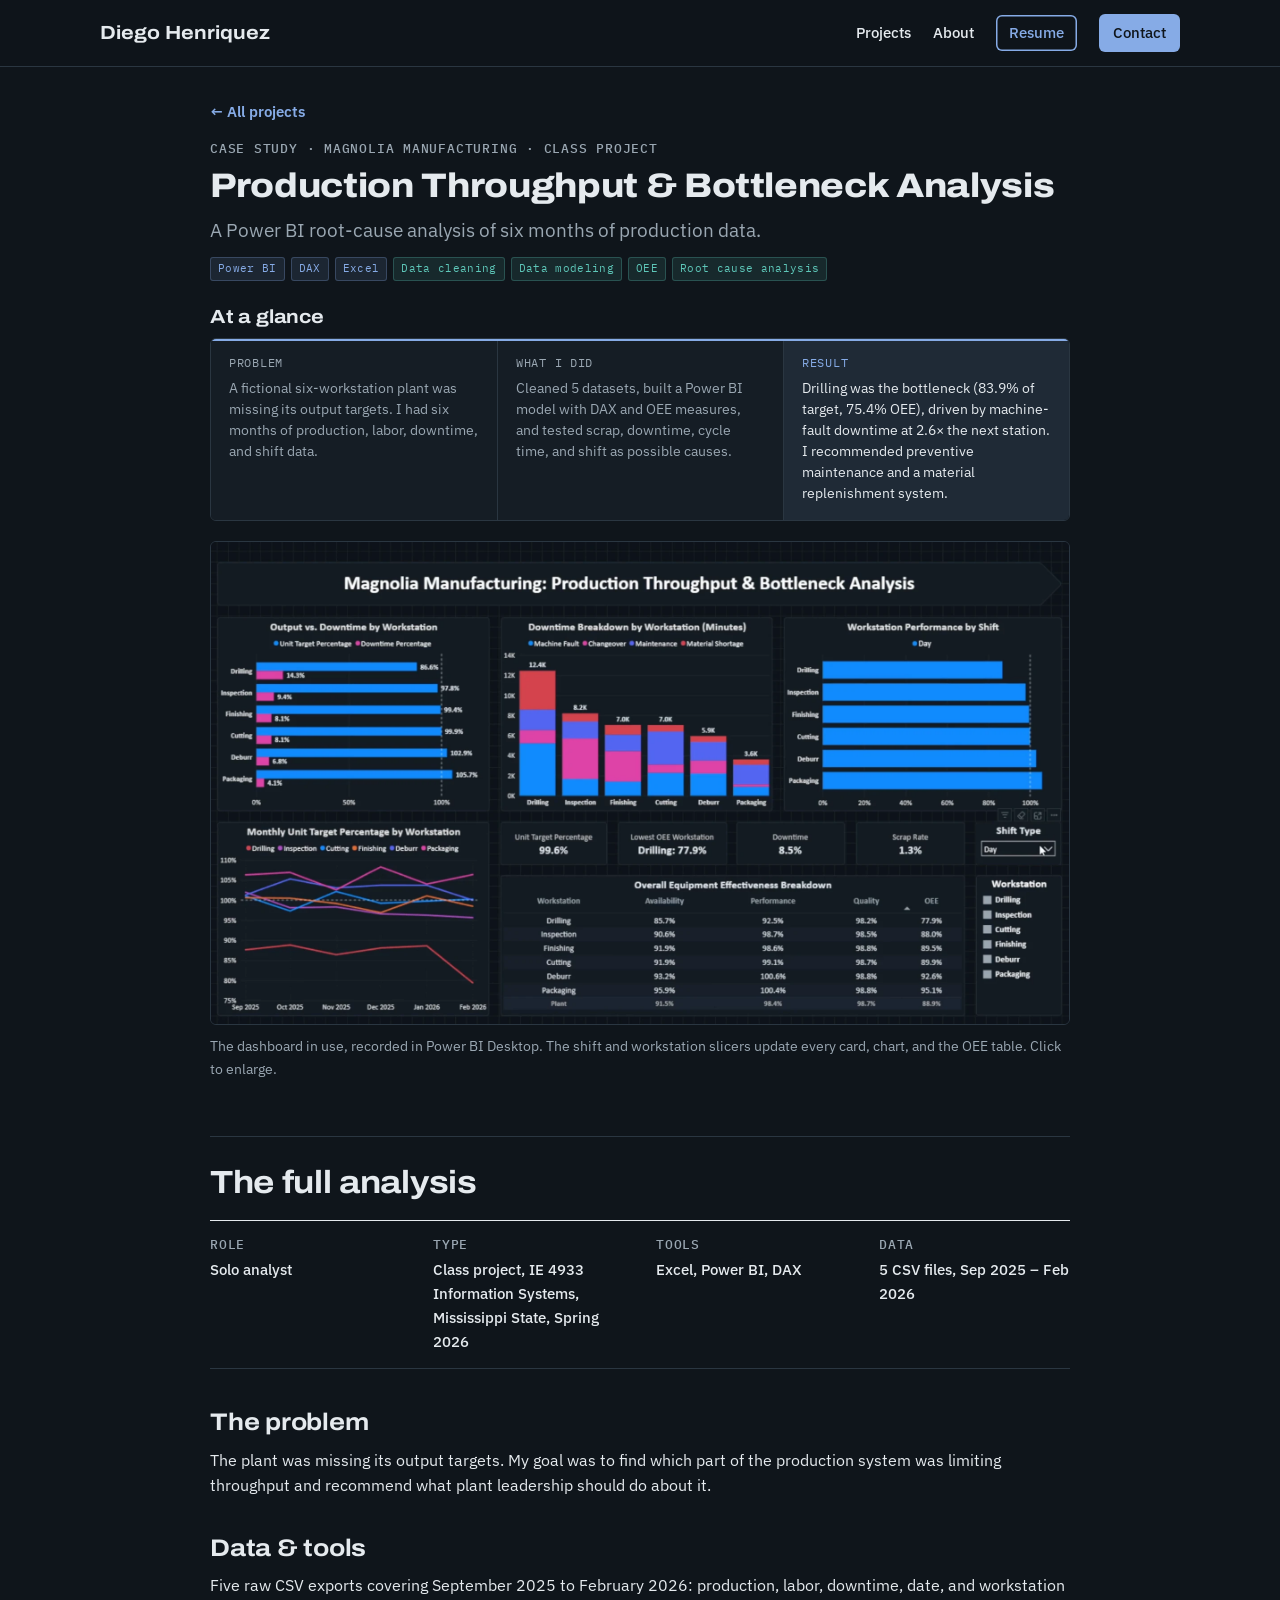
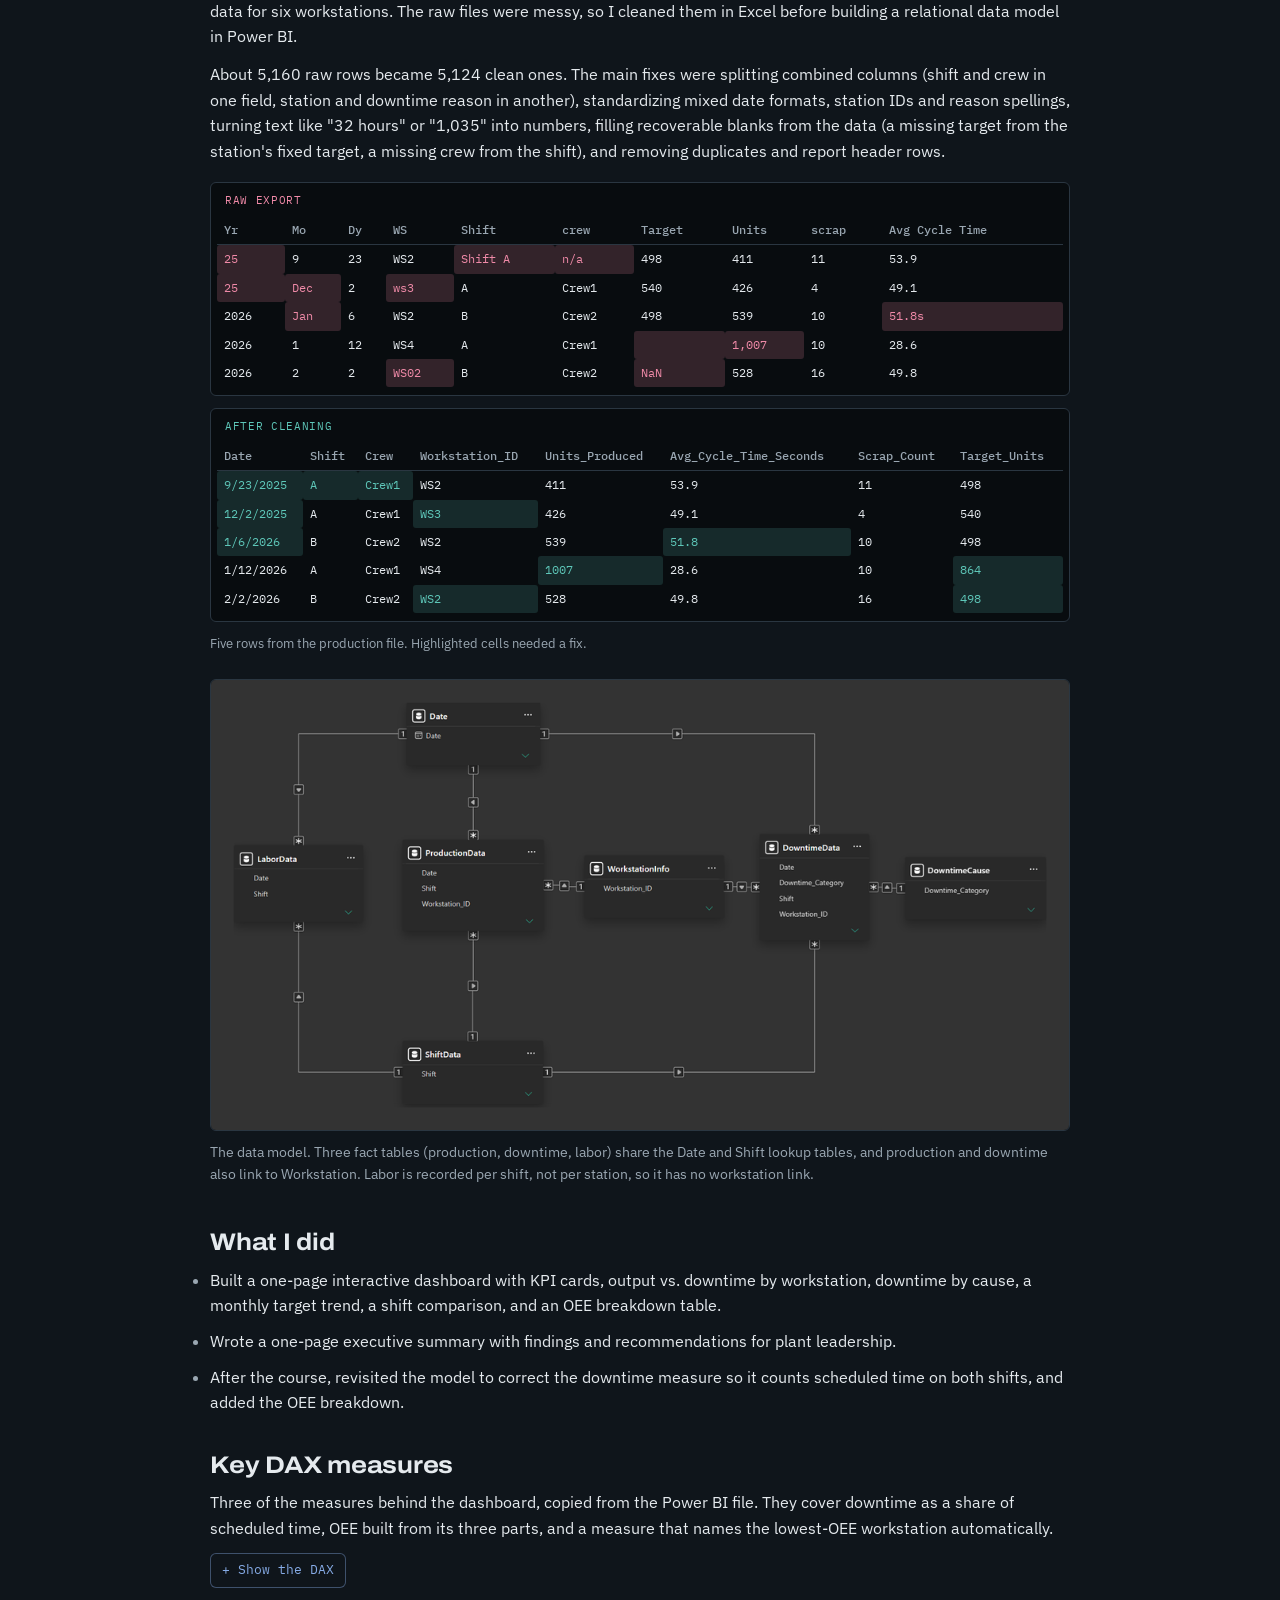
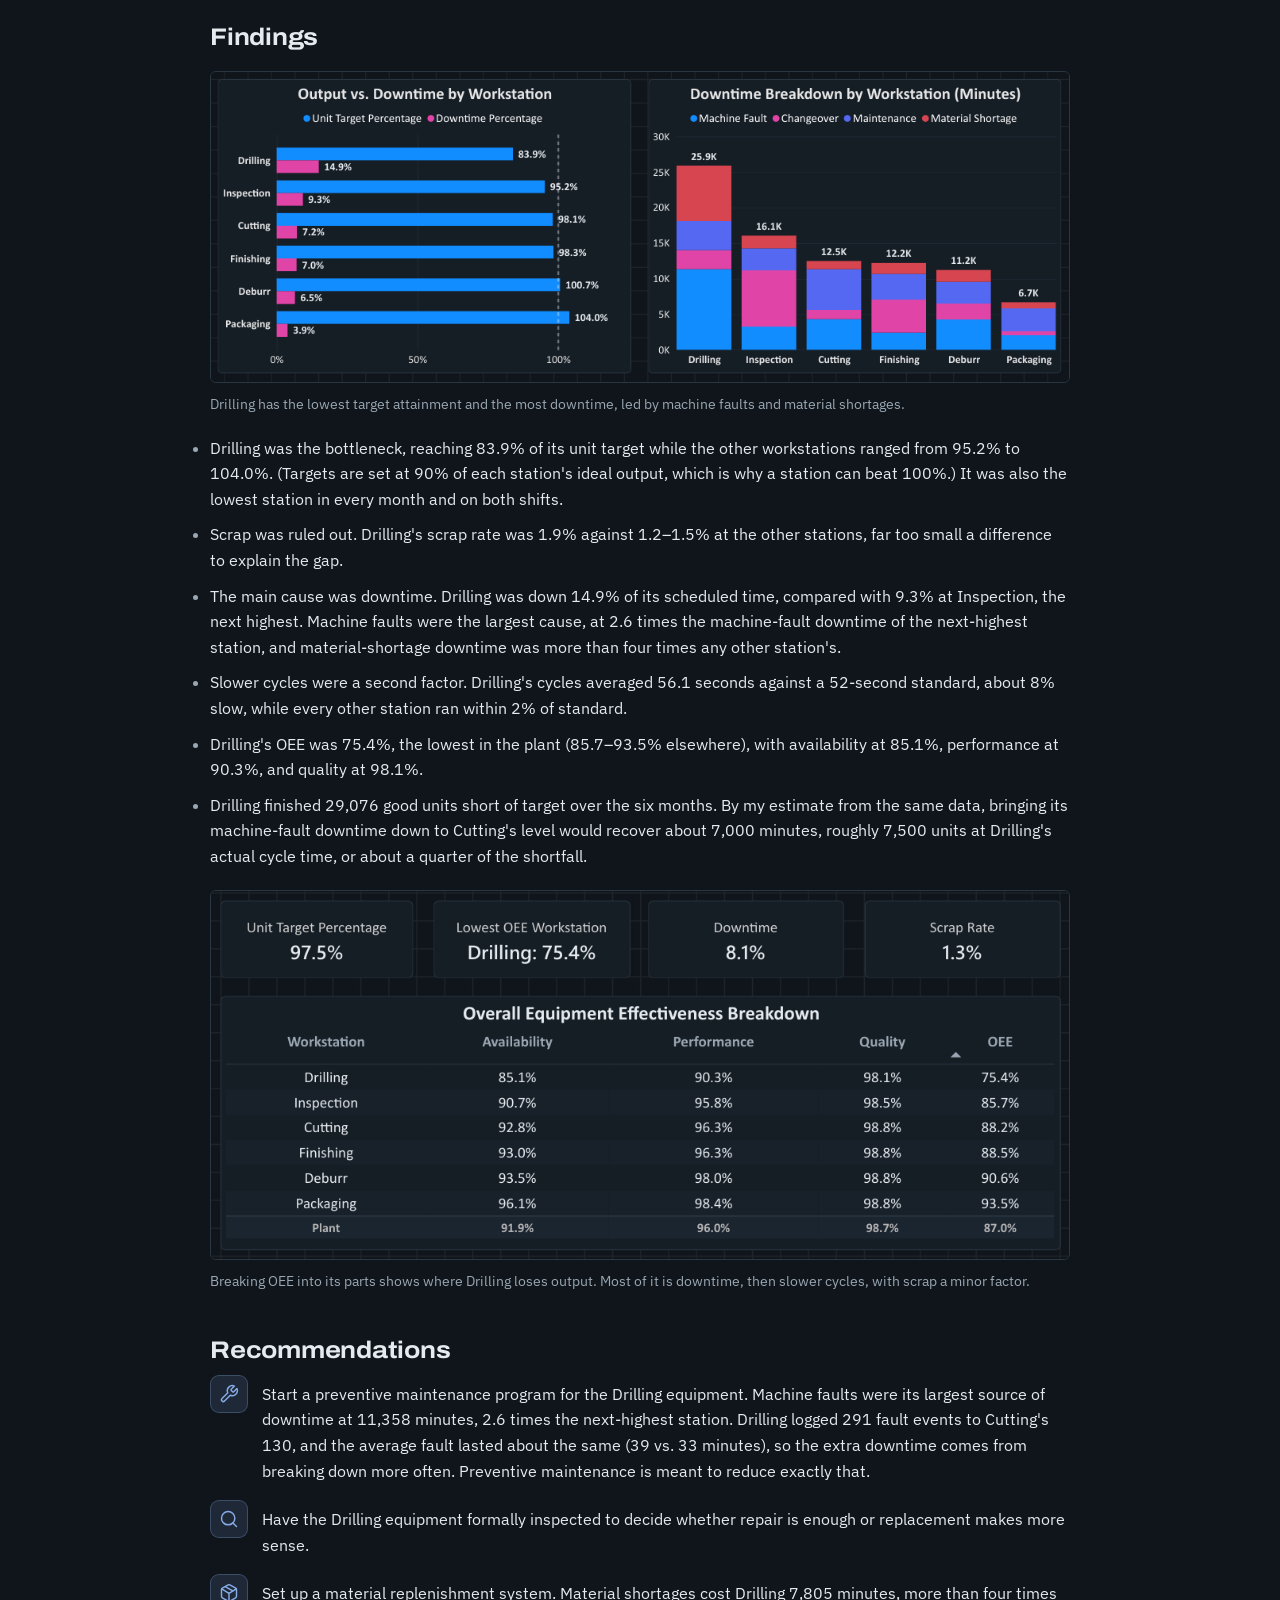
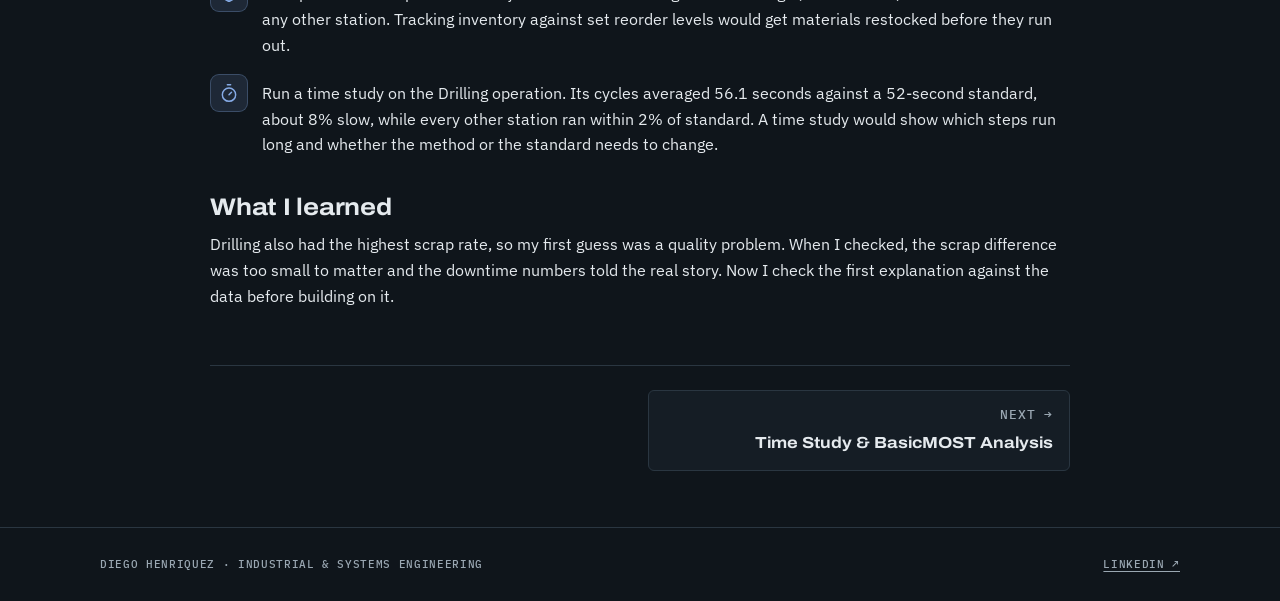
==== projects/bottleneck-analysis/index.html @ d1661f38 "Data sheet: title block and metrics stay above the table; table starts at the right and glides left " ====
<!doctype html>
<html lang="en">
<head>
<meta charset="utf-8">
<meta name="viewport" content="width=device-width, initial-scale=1, viewport-fit=cover">
<title>Production Throughput &amp; Bottleneck Analysis | Diego Henriquez</title>
<meta name="description" content="A Power BI case study by Diego Henriquez that found the bottleneck in a six-workstation production system and traced it to machine-fault downtime.">
<meta property="og:title" content="Production Throughput &amp; Bottleneck Analysis | Diego Henriquez">
<meta property="og:description" content="A Power BI case study by Diego Henriquez that found the bottleneck in a six-workstation production system and traced it to machine-fault downtime.">
<link rel="preconnect" href="https://fonts.googleapis.com">
<link rel="preconnect" href="https://fonts.gstatic.com" crossorigin>
<link rel="stylesheet" href="https://fonts.googleapis.com/css2?family=Archivo:wdth,wght@100..125,500..800&family=IBM+Plex+Mono:wght@400;500&family=IBM+Plex+Sans:ital,wght@0,400;0,500;0,600;1,400&display=swap">
<link rel="stylesheet" href="/assets/site.css?v=9f44dd04">
</head>
<body>
<header class="site-header">
  <div class="wrap">
    <a class="brand" href="/">Diego Henriquez</a>
    <nav class="nav" aria-label="Main">
      <a href="/#projects" class="hide-xs">Projects</a>
      <a href="/#about" class="hide-sm">About</a>
      <a href="/assets/Diego_Henriquez_Resume.pdf" class="nav-ghost" target="_blank" rel="noopener">Resume</a>
      <a href="#contact" class="nav-cta" aria-haspopup="dialog">Contact</a>
    </nav>
  </div>
</header>
<main>
  <article class="case">
    <div class="wrap">
      <a class="back" href="/#projects">← All projects</a>

      <header class="case-head">
        <div class="label">Case study · Magnolia Manufacturing · Class project</div>
        <h1 class="one-line">Production Throughput &amp; Bottleneck Analysis</h1>
        <p class="lede">A Power BI root-cause analysis of six months of production data.</p>
        <div class="tags"><span class="tag k-tool">Power BI</span><span class="tag k-tool">DAX</span><span class="tag k-tool">Excel</span><span class="tag k-analysis">Data cleaning</span><span class="tag k-analysis">Data modeling</span><span class="tag k-analysis">OEE</span><span class="tag k-analysis">Root cause analysis</span></div>
      </header>

      <section class="star" aria-label="Project summary"><h2>At a glance</h2><div class="star-grid" style="--n:3"><div class="star-item" style="--i:0"><div class="star-k">Problem</div><p>A fictional six-workstation plant was missing its output targets. I had six months of production, labor, downtime, and shift data.</p></div><div class="star-item" style="--i:1"><div class="star-k">What I did</div><p>Cleaned 5 datasets, built a Power BI model with DAX and OEE measures, and tested scrap, downtime, cycle time, and shift as possible causes.</p></div><div class="star-item is-result" style="--i:2"><div class="star-k">Result</div><p>Drilling was the bottleneck (83.9% of target, 75.4% OEE), driven by machine-fault downtime at 2.6× the next station. I recommended preventive maintenance and a material replenishment system.</p></div></div></section>
      <figure class="figure"><div class="shot"><video src="/assets/video/bottleneck-dashboard-demo.mp4" poster="/assets/img/bottleneck-dashboard-demo-poster.webp" width="1920" height="1080" autoplay muted loop playsinline preload="metadata" aria-label="Screen recording of the Power BI dashboard: switching the shift filter, narrowing the workstation filter to Drilling and Inspection, and hovering over downtime bars to show tooltips"></video></div><figcaption>The dashboard in use, recorded in Power BI Desktop. The shift and workstation slicers update every card, chart, and the OEE table. Click to enlarge.</figcaption></figure>
      
      <h2 class="full-title">The full analysis</h2>

      <div class="case-body">
        <aside class="spec" aria-label="Project details">
          <dl><div><dt class="label">Role</dt><dd>Solo analyst</dd></div><div><dt class="label">Type</dt><dd>Class project, IE 4933 Information Systems, Mississippi State, Spring 2026</dd></div><div><dt class="label">Tools</dt><dd>Excel, Power BI, DAX</dd></div><div><dt class="label">Data</dt><dd>5 CSV files, Sep 2025 – Feb 2026</dd></div></dl>
        </aside>
        <div class="prose">
          <section>
            <h2>The problem</h2>
            <p>The plant was missing its output targets. My goal was to find which part of the production system was limiting throughput and recommend what plant leadership should do about it.</p>
          </section>
          <section>
            <h2>Data &amp; tools</h2>
            <p>Five raw CSV exports covering September 2025 to February 2026: production, labor, downtime, date, and workstation data for six workstations. The raw files were messy, so I cleaned them in Excel before building a relational data model in Power BI.</p><p>About 5,160 raw rows became 5,124 clean ones. The main fixes were splitting combined columns (shift and crew in one field, station and downtime reason in another), standardizing mixed date formats, station IDs and reason spellings, turning text like &quot;32 hours&quot; or &quot;1,035&quot; into numbers, filling recoverable blanks from the data (a missing target from the station's fixed target, a missing crew from the shift), and removing duplicates and report header rows.</p><div class="before-after" aria-label="Five rows of raw production data and the same rows after cleaning"><div class="dt dt-raw"><div class="dt-cap">Raw export</div><div class="dt-scroll"><table><thead><tr><th>Yr</th><th>Mo</th><th>Dy</th><th>WS</th><th>Shift</th><th>crew</th><th>Target</th><th>Units</th><th>scrap</th><th>Avg Cycle Time</th></tr></thead><tbody><tr><td class="hl">25</td><td>9</td><td>23</td><td>WS2</td><td class="hl">Shift A</td><td class="hl">n/a</td><td>498</td><td>411</td><td>11</td><td>53.9</td></tr><tr><td class="hl">25</td><td class="hl">Dec</td><td>2</td><td class="hl">ws3</td><td>A</td><td>Crew1</td><td>540</td><td>426</td><td>4</td><td>49.1</td></tr><tr><td>2026</td><td class="hl">Jan</td><td>6</td><td>WS2</td><td>B</td><td>Crew2</td><td>498</td><td>539</td><td>10</td><td class="hl">51.8s</td></tr><tr><td>2026</td><td>1</td><td>12</td><td>WS4</td><td>A</td><td>Crew1</td><td class="hl" data-empty>&nbsp;</td><td class="hl">1,007</td><td>10</td><td>28.6</td></tr><tr><td>2026</td><td>2</td><td>2</td><td class="hl">WS02</td><td>B</td><td>Crew2</td><td class="hl">NaN</td><td>528</td><td>16</td><td>49.8</td></tr></tbody></table></div></div><div class="dt dt-clean"><div class="dt-cap">After cleaning</div><div class="dt-scroll"><table><thead><tr><th>Date</th><th>Shift</th><th>Crew</th><th>Workstation_ID</th><th>Units_Produced</th><th>Avg_Cycle_Time_Seconds</th><th>Scrap_Count</th><th>Target_Units</th></tr></thead><tbody><tr><td class="hl">9/23/2025</td><td class="hl">A</td><td class="hl">Crew1</td><td>WS2</td><td>411</td><td>53.9</td><td>11</td><td>498</td></tr><tr><td class="hl">12/2/2025</td><td>A</td><td>Crew1</td><td class="hl">WS3</td><td>426</td><td>49.1</td><td>4</td><td>540</td></tr><tr><td class="hl">1/6/2026</td><td>B</td><td>Crew2</td><td>WS2</td><td>539</td><td class="hl">51.8</td><td>10</td><td>498</td></tr><tr><td>1/12/2026</td><td>A</td><td>Crew1</td><td>WS4</td><td class="hl">1007</td><td>28.6</td><td>10</td><td class="hl">864</td></tr><tr><td>2/2/2026</td><td>B</td><td>Crew2</td><td class="hl">WS2</td><td>528</td><td>49.8</td><td>16</td><td class="hl">498</td></tr></tbody></table></div></div><p class="ba-note">Five rows from the production file. Highlighted cells needed a fix.</p></div><figure class="figure"><a class="shot" href="/assets/img/bn-model-1666.webp" target="_blank" rel="noopener" aria-label="Open full-size image"><img src="/assets/img/bn-model-1080.webp" srcset="/assets/img/bn-model-1080.webp 1080w, /assets/img/bn-model-1666.webp 1666w" sizes="(min-width: 1120px) 1080px, calc(100vw - 40px)" width="1080" height="566" alt="Power BI model view: ProductionData, DowntimeData, and LaborData connected to Date, ShiftData, WorkstationInfo, and DowntimeCause lookup tables" loading="lazy" decoding="async"></a><figcaption>The data model. Three fact tables (production, downtime, labor) share the Date and Shift lookup tables, and production and downtime also link to Workstation. Labor is recorded per shift, not per station, so it has no workstation link.</figcaption></figure>
          </section>
          <section>
            <h2>What I did</h2>
            <ul><li>Built a one-page interactive dashboard with KPI cards, output vs. downtime by workstation, downtime by cause, a monthly target trend, a shift comparison, and an OEE breakdown table.</li><li>Wrote a one-page executive summary with findings and recommendations for plant leadership.</li><li>After the course, revisited the model to correct the downtime measure so it counts scheduled time on both shifts, and added the OEE breakdown.</li></ul>
          </section>
          <section>
            <h2>Key DAX measures</h2>
            <p>Three of the measures behind the dashboard, copied from the Power BI file. They cover downtime as a share of scheduled time, OEE built from its three parts, and a measure that names the lowest-OEE workstation automatically.</p><details class="dax-toggle"><summary>Show the DAX</summary><h3>Downtime % of scheduled time</h3><p>Each production row is one workstation on one 8-hour shift, so scheduled minutes are the row count times 480. Downtime is measured against that.</p><div class="dax"><pre><code>Scheduled_Min = <span class="dx-f">COUNTROWS</span> ( ProductionData ) * <span class="dx-n">480</span>

Downtime % = <span class="dx-f">DIVIDE</span> ( <span class="dx-m">[Total_Downtime_Min]</span>, <span class="dx-m">[Scheduled_Min]</span> )</code></pre></div><h3>OEE from its three parts</h3><p>Availability is run time over scheduled time. Performance compares the ideal run time at each station's standard cycle time with the time it actually ran. Quality is good units over total units. OEE multiplies the three, so a low score can be traced back to the part that pulled it down.</p><div class="dax"><pre><code>Availability = <span class="dx-f">DIVIDE</span> ( <span class="dx-m">[Scheduled_Min]</span> - <span class="dx-m">[Total_Downtime_Min]</span>, <span class="dx-m">[Scheduled_Min]</span> )

Performance =
<span class="dx-f">DIVIDE</span> (
    <span class="dx-f">SUMX</span> (
        ProductionData,
        <span class="dx-col">ProductionData[Units_Produced]</span>
            * <span class="dx-f">RELATED</span> ( <span class="dx-col">WorkstationInfo[Standard_Cycle_Time_Seconds]</span> )
    ) / <span class="dx-n">60</span>,
    <span class="dx-m">[Scheduled_Min]</span> - <span class="dx-m">[Total_Downtime_Min]</span>
)

Quality = <span class="dx-f">DIVIDE</span> ( <span class="dx-f">SUM</span> ( <span class="dx-col">ProductionData[Good_Units]</span> ), <span class="dx-m">[Total_Units_Produced]</span> )

OEE = <span class="dx-m">[Availability]</span> * <span class="dx-m">[Performance]</span> * <span class="dx-m">[Quality]</span></code></pre></div><h3>Finding the bottleneck automatically</h3><p>Scores every workstation's OEE in the current filter context and returns the lowest, so the KPI card names the constraint on its own and updates when you filter by shift.</p><div class="dax"><pre><code>Lowest OEE Station =
<span class="dx-k">VAR</span> t = <span class="dx-f">ADDCOLUMNS</span> ( <span class="dx-f">VALUES</span> ( <span class="dx-col">WorkstationInfo[Process_Name]</span> ), <span class="dx-s">&quot;@oee&quot;</span>, <span class="dx-m">[OEE]</span> )
<span class="dx-k">VAR</span> worst = <span class="dx-f">TOPN</span> ( <span class="dx-n">1</span>, t, <span class="dx-m">[@oee]</span>, <span class="dx-k">ASC</span> )
<span class="dx-k">RETURN</span> <span class="dx-f">MAXX</span> ( worst, <span class="dx-col">WorkstationInfo[Process_Name]</span> &amp; <span class="dx-s">&quot;: &quot;</span> &amp; <span class="dx-f">FORMAT</span> ( <span class="dx-m">[@oee]</span>, <span class="dx-s">&quot;0.0%&quot;</span> ) )</code></pre></div></details>
          </section>
          <section>
            <h2>Findings</h2>
            <figure class="figure wide"><a class="shot" href="/assets/img/bn-target-downtime-2160.webp" target="_blank" rel="noopener" aria-label="Open full-size image"><img src="/assets/img/bn-target-downtime-1080.webp" srcset="/assets/img/bn-target-downtime-1080.webp 1080w, /assets/img/bn-target-downtime-2160.webp 2160w" sizes="(min-width: 1120px) 1080px, calc(100vw - 40px)" width="1080" height="391" alt="Bar chart of unit target attainment and downtime percentage by workstation, next to stacked columns of downtime minutes by cause" loading="lazy" decoding="async"></a><figcaption>Drilling has the lowest target attainment and the most downtime, led by machine faults and material shortages.</figcaption></figure><ul><li>Drilling was the bottleneck, reaching 83.9% of its unit target while the other workstations ranged from 95.2% to 104.0%. (Targets are set at 90% of each station's ideal output, which is why a station can beat 100%.) It was also the lowest station in every month and on both shifts.</li><li>Scrap was ruled out. Drilling's scrap rate was 1.9% against 1.2–1.5% at the other stations, far too small a difference to explain the gap.</li><li>The main cause was downtime. Drilling was down 14.9% of its scheduled time, compared with 9.3% at Inspection, the next highest. Machine faults were the largest cause, at 2.6 times the machine-fault downtime of the next-highest station, and material-shortage downtime was more than four times any other station's.</li><li>Slower cycles were a second factor. Drilling's cycles averaged 56.1 seconds against a 52-second standard, about 8% slow, while every other station ran within 2% of standard.</li><li>Drilling's OEE was 75.4%, the lowest in the plant (85.7–93.5% elsewhere), with availability at 85.1%, performance at 90.3%, and quality at 98.1%.</li><li>Drilling finished 29,076 good units short of target over the six months. By my estimate from the same data, bringing its machine-fault downtime down to Cutting's level would recover about 7,000 minutes, roughly 7,500 units at Drilling's actual cycle time, or about a quarter of the shortfall.</li></ul><figure class="figure wide"><a class="shot" href="/assets/img/bn-oee-2160.webp" target="_blank" rel="noopener" aria-label="Open full-size image"><img src="/assets/img/bn-oee-1080.webp" srcset="/assets/img/bn-oee-1080.webp 1080w, /assets/img/bn-oee-2160.webp 2160w" sizes="(min-width: 1120px) 1080px, calc(100vw - 40px)" width="1080" height="464" alt="KPI cards and a table of availability, performance, quality, and OEE for each workstation" loading="lazy" decoding="async"></a><figcaption>Breaking OEE into its parts shows where Drilling loses output. Most of it is downtime, then slower cycles, with scrap a minor factor.</figcaption></figure>
          </section>
          <section>
            <h2>Recommendations</h2>
            <ul class="icon-list"><li><span class="il-ic"><svg viewBox="0 0 24 24" width="20" height="20" fill="none" stroke="currentColor" stroke-width="1.75" stroke-linecap="round" stroke-linejoin="round" aria-hidden="true"><path d="M14.7 6.3a1 1 0 0 0 0 1.4l1.6 1.6a1 1 0 0 0 1.4 0l3.77-3.77a6 6 0 0 1-7.94 7.94l-6.91 6.91a2.12 2.12 0 0 1-3-3l6.91-6.91a6 6 0 0 1 7.94-7.94l-3.76 3.76z"/></svg></span><div>Start a preventive maintenance program for the Drilling equipment. Machine faults were its largest source of downtime at 11,358 minutes, 2.6 times the next-highest station. Drilling logged 291 fault events to Cutting's 130, and the average fault lasted about the same (39 vs. 33 minutes), so the extra downtime comes from breaking down more often. Preventive maintenance is meant to reduce exactly that.</div></li><li><span class="il-ic"><svg viewBox="0 0 24 24" width="20" height="20" fill="none" stroke="currentColor" stroke-width="1.75" stroke-linecap="round" stroke-linejoin="round" aria-hidden="true"><circle cx="11" cy="11" r="8"/><path d="m21 21-4.3-4.3"/></svg></span><div>Have the Drilling equipment formally inspected to decide whether repair is enough or replacement makes more sense.</div></li><li><span class="il-ic"><svg viewBox="0 0 24 24" width="20" height="20" fill="none" stroke="currentColor" stroke-width="1.75" stroke-linecap="round" stroke-linejoin="round" aria-hidden="true"><path d="M11 21.73a2 2 0 0 0 2 0l7-4A2 2 0 0 0 21 16V8a2 2 0 0 0-1-1.73l-7-4a2 2 0 0 0-2 0l-7 4A2 2 0 0 0 3 8v8a2 2 0 0 0 1 1.73z"/><path d="M12 22V12"/><path d="m3.3 7 7.703 4.734a2 2 0 0 0 1.994 0L20.7 7"/><path d="m7.5 4.27 9 5.15"/></svg></span><div>Set up a material replenishment system. Material shortages cost Drilling 7,805 minutes, more than four times any other station. Tracking inventory against set reorder levels would get materials restocked before they run out.</div></li><li><span class="il-ic"><svg viewBox="0 0 24 24" width="20" height="20" fill="none" stroke="currentColor" stroke-width="1.75" stroke-linecap="round" stroke-linejoin="round" aria-hidden="true"><line x1="10" x2="14" y1="2" y2="2"/><line x1="12" x2="15" y1="14" y2="11"/><circle cx="12" cy="14" r="8"/></svg></span><div>Run a time study on the Drilling operation. Its cycles averaged 56.1 seconds against a 52-second standard, about 8% slow, while every other station ran within 2% of standard. A time study would show which steps run long and whether the method or the standard needs to change.</div></li></ul>
          </section>
          <section>
            <h2>What I learned</h2>
            <p>Drilling also had the highest scrap rate, so my first guess was a quality problem. When I checked, the scrap difference was too small to matter and the downtime numbers told the real story. Now I check the first explanation against the data before building on it.</p>
          </section>
        </div>
      </div>

      <nav class="pager" aria-label="More projects"><a class="next" href="/projects/time-study/"><span class="label">Next →</span><span class="pager-title">Time Study &amp; BasicMOST Analysis</span></a></nav>
    </div>
  </article>

  <dialog class="contact-dlg" id="contact" aria-labelledby="contact-h">
    <button type="button" class="contact-close" aria-label="Close">✕</button>
    <div class="contact">
      <div>
        <h2 id="contact-h">Let's talk</h2>
        <p>Looking for Summer 2027 internships and Spring 2027 co-ops, and open to relocating anywhere in the U.S. Email is the best way to reach me.</p>
      </div>
      <div class="email-field">
        <span class="email-addr" id="email-addr">diegoh1548@gmail.com</span>
        <button type="button" class="copy-btn" id="copy-email" aria-label="Copy email address"><svg viewBox="0 0 24 24" width="18" height="18" fill="none" stroke="currentColor" stroke-width="1.9" stroke-linecap="round" stroke-linejoin="round" aria-hidden="true"><rect width="14" height="14" x="8" y="8" rx="2" ry="2"/><path d="M4 16c-1.1 0-2-.9-2-2V4c0-1.1.9-2 2-2h10c1.1 0 2 .9 2 2"/></svg><span class="copy-label">Copy</span></button>
      </div>
      <div class="contact-actions">
        <a class="cbtn cbtn-primary" href="mailto:diegoh1548@gmail.com"><svg viewBox="0 0 24 24" width="18" height="18" fill="none" stroke="currentColor" stroke-width="1.9" stroke-linecap="round" stroke-linejoin="round" aria-hidden="true"><rect width="20" height="16" x="2" y="4" rx="2"/><path d="m22 7-8.97 5.7a1.94 1.94 0 0 1-2.06 0L2 7"/></svg>Email me</a>
        <a class="cbtn cbtn-secondary" href="https://www.linkedin.com/in/diego-s-henriquez" target="_blank" rel="noopener"><svg viewBox="0 0 24 24" width="18" height="18" fill="none" stroke="currentColor" stroke-width="1.9" stroke-linecap="round" stroke-linejoin="round" aria-hidden="true"><path d="M15 3h6v6"/><path d="M10 14 21 3"/><path d="M18 13v6a2 2 0 0 1-2 2H5a2 2 0 0 1-2-2V8a2 2 0 0 1 2-2h3"/></svg>LinkedIn</a>
      </div>
    </div>
  </dialog>
</main>
<footer>
  <div class="wrap">
    <span class="label">Diego Henriquez · Industrial &amp; Systems Engineering</span>
    <a class="label" href="https://www.linkedin.com/in/diego-s-henriquez" target="_blank" rel="noopener">LinkedIn ↗</a>
  </div>
</footer>
<script src="/assets/site.js?v=aee1d079"></script>
</body>
</html>
---- assets/site.css ----
/* Diego Henriquez portfolio
   Layout: drafting-sheet portfolio. Compact intro, 3x2 project grid, and project pages
   whose left column reads like a drawing's spec column. */
:root {
  --paper: #f3f5f6;
  --surface: #ffffff;
  --ink: #15202a;
  --muted: #56636f;
  --line: #d3dae0;
  --grid: rgba(21, 32, 42, 0.07);
  --accent: #1f55a1;
  --accent-ink: #ffffff;
  --signal: #b87400;
  --signal-soft: rgba(184, 116, 0, 0.12);

  --font-display: "Archivo", "Helvetica Neue", Arial, sans-serif;
  --font-body: "IBM Plex Sans", "Segoe UI", Roboto, Arial, sans-serif;
  --font-mono: "IBM Plex Mono", ui-monospace, "SFMono-Regular", Menlo, Consolas, monospace;

  --step--1: 0.8125rem;
  --step-0: 1rem;
  --step-1: 1.1875rem;
  --step-2: 1.5rem;
  --step-3: 2rem;

  --radius: 6px;
  --wrap: 1120px;
  color-scheme: light;
}
/* Always light. The dark palette below is kept for reference and only applies if data-theme="dark" is set. */
:root[data-theme="dark"] {
  --paper: #0f151b;
  --surface: #151d25;
  --ink: #e5eaee;
  --muted: #9aa7b2;
  --line: #2a3641;
  --grid: rgba(229, 234, 238, 0.06);
  --accent: #86abe6;
  --accent-ink: #0f151b;
  --signal: #f0b443;
  --signal-soft: rgba(240, 180, 67, 0.14);
  --k-tool: #86abe6; --k-analysis: #5ec7b9; --k-ie: #b39cf0; --k-build: #f08aa8;
  color-scheme: dark;
}

* { box-sizing: border-box; }
img { max-width: 100%; }
[hidden] { display: none !important; }
html { scroll-behavior: smooth; }
@media (prefers-reduced-motion: reduce) { html { scroll-behavior: auto; } * { transition: none !important; } }

body {
  margin: 0;
  background: var(--paper);
  color: var(--ink);
  font-family: var(--font-body);
  font-size: var(--step-0);
  line-height: 1.6;
  -webkit-font-smoothing: antialiased;
}
a { color: var(--accent); text-underline-offset: 3px; }
:focus-visible { outline: 2px solid var(--accent); outline-offset: 3px; border-radius: 2px; }
h1, h2, h3 { font-family: var(--font-display); font-stretch: 112%; line-height: 1.1; margin: 0; text-wrap: balance; letter-spacing: -0.01em; }
p { margin: 0; }

.wrap { max-width: var(--wrap); margin-inline: auto; padding-inline: 20px; }
.label {
  font-family: var(--font-mono);
  font-size: var(--step--1);
  font-weight: 500;
  letter-spacing: 0.06em;
  text-transform: uppercase;
  color: var(--muted);
}

/* ---------- header ---------- */
.site-header {
  position: sticky;
  top: env(safe-area-inset-top, 0px);
  z-index: 10;
  background: color-mix(in srgb, var(--paper) 88%, transparent);
  backdrop-filter: blur(8px);
  -webkit-backdrop-filter: blur(8px);
  border-bottom: 1px solid var(--line);
}
.site-header .wrap { display: flex; align-items: center; justify-content: space-between; gap: 16px; padding-block: 14px; }
.brand { font-family: var(--font-display); font-stretch: 112%; font-weight: 700; font-size: var(--step-1); color: var(--ink); text-decoration: none; white-space: nowrap; transition: opacity 180ms ease, transform 180ms ease; }
.brand.is-tucked { opacity: 0; transform: translateY(4px); pointer-events: none; }
.nav { display: flex; gap: 22px; align-items: center; flex-wrap: wrap; }
.nav a { color: var(--ink); text-decoration: none; font-weight: 500; font-size: 0.9375rem; }
.nav a:hover { color: var(--accent); }
.nav .nav-cta { color: var(--accent-ink); background: var(--accent); padding: 7px 14px; border-radius: var(--radius); }
.nav .nav-cta:hover { color: var(--accent-ink); filter: brightness(1.08); }
@media (max-width: 560px) { .nav .hide-sm { display: none; } .nav { gap: 14px; } }

/* ---------- compact intro ---------- */
.intro { padding-block: 36px 8px; }
.intro h1 { font-size: clamp(1.75rem, 3.6vw, 2.375rem); font-weight: 800; font-stretch: 118%; }
.intro-grid { display: flex; align-items: center; justify-content: space-between; gap: 40px; }
.intro-copy { min-width: 0; }
.intro .lede { max-width: none; }
.intro .lede .line { display: block; }
@media (min-width: 1000px) { .intro .lede .line { white-space: nowrap; } }
.avatar { flex: none; width: 148px; aspect-ratio: 1; border-radius: 50%; display: grid; place-items: center;
  background: var(--surface); border: 1.5px dashed var(--line); color: var(--muted);
  font-family: var(--font-mono); font-size: 0.75rem; letter-spacing: 0.06em; text-transform: uppercase; }
@media (max-width: 560px) { .intro-grid { flex-direction: column-reverse; align-items: flex-start; gap: 16px; } .avatar { width: 88px; } }
.lede { margin-top: 10px; font-size: var(--step-1); color: var(--muted); max-width: 62ch; }

/* ---------- sections ---------- */
section.block { padding-block: 56px; border-top: 1px solid var(--line); }
section.block.first { padding-top: 28px; border-top: 0; }
section.block.compact { padding-block: 40px; }
section.block.compact h2 { font-size: var(--step-2); }
.section-head { margin-bottom: 24px; }
.section-head h2 { font-size: var(--step-3); font-weight: 700; }

/* ---------- project grid ---------- */
.projects { display: grid; grid-template-columns: repeat(3, minmax(0, 1fr)); gap: 20px; }
@media (max-width: 960px) { .projects { grid-template-columns: repeat(2, minmax(0, 1fr)); } }
@media (max-width: 600px) { .projects { grid-template-columns: 1fr; } }

.card {
  display: flex; flex-direction: column;
  background: var(--surface);
  border: 1px solid var(--line);
  border-radius: var(--radius);
  overflow: hidden;
  color: var(--ink);
  text-decoration: none;
  min-width: 0;
  transition: transform 160ms ease, border-color 160ms ease, box-shadow 160ms ease;
}
.card:hover { transform: translateY(-2px); border-color: var(--accent); box-shadow: 0 8px 24px -16px color-mix(in srgb, var(--ink) 60%, transparent); }
.thumb {
  position: relative;
  aspect-ratio: 16 / 9;
  max-width: 100%;
  border-bottom: 1px solid var(--line);
  background-color: var(--paper);
  background-image:
    linear-gradient(var(--grid) 1px, transparent 1px),
    linear-gradient(90deg, var(--grid) 1px, transparent 1px);
  background-size: 16px 16px;
  display: flex; align-items: center; justify-content: center;
  padding: 16px;
}
.thumb .pending {
  font-family: var(--font-mono); font-size: 0.75rem; color: var(--muted);
  text-align: center; line-height: 1.5;
  border: 1px dashed var(--line); background: var(--surface);
  padding: 8px 12px; border-radius: 4px; max-width: 90%;
}
.card-body { display: flex; flex-direction: column; gap: 8px; padding: 18px 18px 20px; flex: 1; }
.card-body .label { font-size: 0.6875rem; }
.card-body h3 { font-size: 1.1875rem; font-weight: 700; }
.card-body p { color: var(--muted); font-size: 0.9375rem; }
.facts { margin: 4px 0 0; padding: 0; list-style: none; display: flex; flex-direction: column; gap: 5px; }
.facts li { position: relative; padding-left: 14px; font-size: 0.8125rem; line-height: 1.45; color: var(--ink); }
.facts li { padding-left: 16px; }
.facts li::before { content: "→"; position: absolute; left: 0; top: 0; font-size: 0.75rem; line-height: inherit; color: var(--accent); }
.card-foot { margin-top: auto; padding-top: 10px; display: flex; justify-content: space-between; align-items: center; gap: 10px; flex-wrap: wrap; }
.tags { display: flex; flex-wrap: wrap; gap: 6px; }
.tag { font-family: var(--font-mono); font-size: 0.6875rem; letter-spacing: 0.03em; padding: 3px 8px; border-radius: 3px; background: color-mix(in srgb, var(--ink) 7%, transparent); color: var(--ink); white-space: nowrap; }
.tag.wip { background: var(--signal-soft); color: var(--signal); }
/* Skill chips colored by kind: tools, analysis, IE methods, build. Same colors on every page. */
:root { --k-tool: #1f55a1; --k-analysis: #0f766e; --k-ie: #6d3fc4; --k-build: #b42357; }
.tag[class*="k-"] { color: var(--k); background: color-mix(in srgb, var(--k) 11%, transparent); box-shadow: inset 0 0 0 1px color-mix(in srgb, var(--k) 26%, transparent); }
.tag.k-tool { --k: var(--k-tool); }
.tag.k-analysis { --k: var(--k-analysis); }
.tag.k-ie { --k: var(--k-ie); }
.tag.k-build { --k: var(--k-build); }
.status { font-family: var(--font-mono); font-size: 0.6875rem; color: var(--accent); font-weight: 500; white-space: nowrap; }

/* six-station flow (bottleneck project) */
.flow { display: flex; align-items: stretch; gap: 4px; width: 100%; }
.station {
  flex: 1 1 0; min-width: 0;
  display: flex; flex-direction: column; align-items: center; justify-content: center; gap: 6px;
  padding: 10px 2px; border: 1px solid var(--line); background: var(--surface); border-radius: 3px;
  font-family: var(--font-mono); font-size: 0.5625rem; letter-spacing: 0.04em; text-transform: uppercase; color: var(--muted);
  text-align: center; overflow-wrap: anywhere;
}
.station .bar { width: 60%; height: 3px; background: var(--muted); opacity: 0.45; border-radius: 2px; }
.station.constraint { border-color: var(--signal); background: var(--signal-soft); color: var(--signal); font-weight: 500; }
.station.constraint .bar { background: var(--signal); opacity: 1; width: 50%; }
.flow-wrap { width: 100%; display: flex; flex-direction: column; gap: 10px; }
.flow-caption { font-family: var(--font-mono); font-size: 0.6875rem; color: var(--muted); text-align: center; }
.flow-caption b { color: var(--signal); font-weight: 500; }

/* ---------- about ---------- */
.about-grid { display: grid; grid-template-columns: minmax(0, 0.9fr) minmax(0, 1.1fr); gap: 48px; }
@media (max-width: 860px) { .about-grid { grid-template-columns: 1fr; gap: 28px; } }
.about-copy { display: flex; flex-direction: column; gap: 12px; max-width: 62ch; }
.about-copy p { color: var(--muted); font-size: 0.9375rem; }
.about-copy h2 { font-weight: 700; }
.skills { margin: 0; display: grid; border-top: 1.5px solid var(--ink); }
.skills > div { display: grid; grid-template-columns: 130px minmax(0, 1fr); gap: 16px; padding-block: 9px; border-bottom: 1px solid var(--line); }
.skills dt { margin: 0; }
.skills dd { margin: 0; font-size: 0.9375rem; }
@media (max-width: 520px) { .skills > div { grid-template-columns: 1fr; gap: 4px; } }

/* ---------- contact ---------- */
.contact { display: grid; grid-template-columns: minmax(0, 1.2fr) minmax(0, 1fr); gap: 40px; align-items: center; }
@media (max-width: 860px) { .contact { grid-template-columns: 1fr; gap: 20px; } }
.contact h2 { font-weight: 700; margin-bottom: 8px; }
.contact p { color: var(--muted); max-width: 52ch; }
.email-box { background: var(--surface); border: 1px solid var(--line); border-radius: var(--radius); padding: 14px 16px; display: flex; flex-direction: column; gap: 10px; min-width: 0; }
.email-line { display: flex; align-items: center; justify-content: space-between; gap: 12px; flex-wrap: wrap; }
.email-addr { font-family: var(--font-mono); font-size: 1.0625rem; color: var(--ink); user-select: all; overflow-wrap: anywhere; }
.copy-btn { font: inherit; font-size: 0.8125rem; font-weight: 600; color: var(--accent); background: transparent; border: 1px solid var(--accent); border-radius: var(--radius); padding: 6px 12px; cursor: pointer; }
.copy-btn:hover { background: color-mix(in srgb, var(--accent) 8%, transparent); }
.contact-links { display: flex; gap: 18px; flex-wrap: wrap; font-weight: 600; font-size: 0.9375rem; }

footer { border-top: 1px solid var(--line); padding-block: 28px; }
footer .wrap { display: flex; justify-content: space-between; gap: 12px; flex-wrap: wrap; }
footer .label { font-size: 0.6875rem; }

/* ---------- project pages ---------- */
.case { padding-block: 32px 56px; }
.back { display: inline-flex; gap: 6px; font-weight: 600; font-size: 0.9375rem; text-decoration: none; }
.case-head { margin-top: 24px; max-width: 860px; }
.case-head h1 { font-size: clamp(1.875rem, 4.6vw, 3rem); font-weight: 800; margin-block: 12px 16px; }
@media (min-width: 900px) { .case-head { max-width: none; } .case-head h1.one-line { white-space: nowrap; font-size: min(2.625rem, 3.2vw); } .case-head .lede { max-width: 64ch; } }
.case-head .lede { max-width: 64ch; margin-top: 0; }
.case-head .tags { margin-top: 18px; }

.stats {
  display: grid; grid-template-columns: repeat(var(--n, 4), minmax(0, 1fr));
  gap: 1px; background: var(--line);
  margin-top: 36px; border: 1.5px solid var(--ink);
}
.stat { padding: 16px 18px 18px; background: var(--surface); display: flex; flex-direction: column; gap: 6px; min-width: 0; }
.stat .num { font-family: var(--font-display); font-stretch: 112%; font-weight: 800; font-size: 2.125rem; line-height: 1; font-variant-numeric: tabular-nums; }
.stat.hot .num { color: var(--signal); }
.stat p { font-size: 0.875rem; color: var(--muted); }
@media (max-width: 860px) { .stats.n4 { grid-template-columns: repeat(2, minmax(0, 1fr)); } }
@media (max-width: 560px) { .stats.n3 { grid-template-columns: 1fr; } }
@media (max-width: 420px) { .stats { grid-template-columns: 1fr !important; } }

.figure { margin: 36px 0 0; }
.figure .thumb { aspect-ratio: 16 / 9; border: 1px solid var(--line); border-radius: var(--radius); }
.figure figcaption { margin-top: 10px; font-size: 0.875rem; color: var(--muted); }
.figure .shot { display: block; border: 1px solid var(--line); border-radius: var(--radius); overflow: hidden; background: #0f151b; transition: border-color 160ms ease; }
.figure .shot:hover { border-color: var(--accent); }
.figure .shot img { display: block; width: 100%; height: auto; }

.case-body { display: grid; grid-template-columns: 240px minmax(0, 1fr); gap: 56px; margin-top: 48px; }
@media (max-width: 860px) { .case-body { grid-template-columns: 1fr; gap: 28px; } }
.spec { align-self: start; position: sticky; top: calc(env(safe-area-inset-top, 0px) + 84px); border-top: 1.5px solid var(--ink); }
@media (max-width: 860px) { .spec { position: static; } }
.spec dl { margin: 0; }
.spec div { padding-block: 12px; border-bottom: 1px solid var(--line); display: flex; flex-direction: column; gap: 2px; }
.spec dd { margin: 0; font-size: 0.9375rem; font-weight: 500; }
.prose { display: flex; flex-direction: column; gap: 36px; min-width: 0; }
.prose section { display: flex; flex-direction: column; gap: 12px; }
/* text keeps a readable measure; figures use the full column */
.prose > :not(.figure):not(section), .prose section > :not(.figure) { max-width: 68ch; }
.prose section .figure { margin: 8px 0; }
.prose h2 { font-size: var(--step-2); font-weight: 700; }
.prose ul { margin: 0; padding-left: 20px; display: flex; flex-direction: column; gap: 10px; }
.prose li::marker { color: var(--muted); }
.prose .figure { margin-top: 0; }
.takeaway { border-left: 3px solid var(--signal); padding: 4px 0 4px 18px; font-size: var(--step-1); }

/* content still to be written (search the HTML for "To add") */
.todo {
  border: 1px dashed var(--signal);
  background: var(--signal-soft);
  border-radius: 4px;
  padding: 10px 14px;
  font-size: 0.875rem;
  color: var(--ink);
}
.todo::before { content: "To add · "; font-family: var(--font-mono); font-size: 0.75rem; letter-spacing: 0.04em; text-transform: uppercase; color: var(--signal); }

.pager { display: grid; grid-template-columns: 1fr 1fr; gap: 16px; margin-top: 56px; padding-top: 24px; border-top: 1px solid var(--line); }
.pager a { display: flex; flex-direction: column; gap: 4px; text-decoration: none; color: var(--ink); padding: 14px 16px; border: 1px solid var(--line); border-radius: var(--radius); background: var(--surface); min-width: 0; }
.pager a:hover { border-color: var(--accent); }
.pager a.next { text-align: right; grid-column: 2; }
.pager .pager-title { font-family: var(--font-display); font-stretch: 112%; font-weight: 700; font-size: 1rem; }
@media (max-width: 560px) { .pager { grid-template-columns: 1fr; } .pager a.next { grid-column: auto; } }

/* four projects: a 2x2 grid instead of 3 + 1 */
.projects.cols-2 { grid-template-columns: repeat(2, minmax(0, 1fr)); }
@media (max-width: 600px) { .projects.cols-2 { grid-template-columns: 1fr; } }
.figure .shot video { display: block; width: 100%; height: auto; }

/* Project pages: dark content and a matching dark header */
body:has(article.case:not(.theme-light)) { background: #0f151b; }
body:has(article.case:not(.theme-light)) .site-header,
body:has(article.case:not(.theme-light)) main,
body:has(article.case:not(.theme-light)) footer {
  --paper: #0f151b;
  --surface: #151d25;
  --ink: #e5eaee;
  --muted: #9aa7b2;
  --line: #2a3641;
  --grid: rgba(229, 234, 238, 0.06);
  --accent: #86abe6;
  --accent-ink: #0f151b;
  --signal: #f0b443;
  --signal-soft: rgba(240, 180, 67, 0.14);
  --k-tool: #86abe6; --k-analysis: #5ec7b9; --k-ie: #b39cf0; --k-build: #f08aa8;
  color-scheme: dark;
  background: var(--paper);
  color: var(--ink);
}
body:has(article.case:not(.theme-light)) .site-header { background: rgba(15, 21, 27, 0.92); }

/* Home card with a dashboard still that plays the clip on hover */
.thumb.media { padding: 0; background: #0f151b; overflow: hidden; }
.thumb.media img, .thumb.media video { position: absolute; inset: 0; width: 100%; height: 100%; object-fit: cover; }
.thumb.media video { opacity: 0; transition: opacity 200ms ease; }
.thumb.media.is-playing video { opacity: 1; }
.play-hint { position: absolute; right: 10px; bottom: 10px; font-family: var(--font-mono); font-size: 0.6875rem; color: #e5eaee; background: rgba(15, 21, 27, 0.8); border: 1px solid #2a3641; padding: 3px 8px; border-radius: 3px; transition: opacity 200ms ease; }
.thumb.media.is-playing .play-hint { opacity: 0; }
@media (hover: none) { .play-hint { display: none; } }

/* STAR summary near the top of a case study */
.star { margin-top: 44px; }
.star h2 { font-size: var(--step-2); font-weight: 700; margin-bottom: 14px; }
.star-grid { position: relative; display: grid; grid-template-columns: repeat(var(--n, 3), minmax(0, 1fr)); border: 1px solid var(--line); border-radius: var(--radius); overflow: hidden; }
.star-item + .star-item { border-left: 1px solid var(--line); }
.star-item { background: var(--surface); padding: 16px 18px 18px; display: flex; flex-direction: column; gap: 8px; }
.star-k { font-family: var(--font-mono); font-size: 0.75rem; letter-spacing: 0.06em; text-transform: uppercase; color: var(--muted); }
.star-item p { font-size: 0.9375rem; line-height: 1.55; color: var(--muted); }
.star-item.is-result { background: color-mix(in srgb, var(--accent) 9%, var(--surface)); }
.star-item.is-result .star-k { color: var(--accent); }
.star-item.is-result p { color: var(--ink); }
/* Accent line along the top that has finished drawing across all three boxes */
.star-grid::before { content: ""; position: absolute; z-index: 1; left: 0; top: 0; width: 100%; height: 2px; background: var(--accent); transform-origin: left center; }
@media (max-width: 760px) {
  .star-grid { grid-template-columns: 1fr; }
  .star-item + .star-item { border-left: 0; border-top: 1px solid var(--line); }
  .star-grid::before { width: 2px; height: 100%; transform-origin: center top; }
}
/* Load-in, once: the line sweeps left to right and each box fades up as the line reaches it */
@media (prefers-reduced-motion: no-preference) {
  .star-grid::before { animation: star-sweep 1100ms cubic-bezier(.4, 0, .2, 1) 150ms both; }
  .star-item { animation: star-in 420ms ease-out both; animation-delay: calc(150ms + var(--i) * 330ms); }
  .star-item.is-result { animation: star-in 420ms ease-out both, star-glow 900ms ease-out both; animation-delay: calc(150ms + var(--i) * 330ms), 1150ms; }
  @media (max-width: 760px) { .star-grid::before { animation-name: star-sweep-v; } }
}
@keyframes star-sweep { from { transform: scaleX(0); } to { transform: scaleX(1); } }
@keyframes star-sweep-v { from { transform: scaleY(0); } to { transform: scaleY(1); } }
@keyframes star-in { from { opacity: 0; transform: translateY(6px); } to { opacity: 1; transform: none; } }
@keyframes star-glow { from { box-shadow: inset 0 0 0 1px color-mix(in srgb, var(--accent) 70%, transparent); } to { box-shadow: inset 0 0 0 1px transparent; } }
.full-title { margin-top: 56px; padding-top: 28px; border-top: 1px solid var(--line); font-size: var(--step-3); font-weight: 700; }
.full-title + .case-body { margin-top: 28px; }

/* Click-to-enlarge */
.figure .shot { cursor: zoom-in; }
.lb { border: 0; padding: 0; margin: auto; max-width: 96vw; max-height: 94vh; background: transparent; color: #e5eaee; overflow: visible; }
.lb::backdrop { background: rgba(5, 8, 11, 0.88); }
.lb-media { display: block; max-width: 96vw; max-height: 86vh; width: auto; height: auto; border-radius: 6px; border: 1px solid #2a3641; background: #0f151b; }
.lb-cap { margin-top: 10px; font-size: 0.875rem; color: #9aa7b2; max-width: 96vw; }
.lb-close { position: fixed; top: 14px; right: 16px; font: inherit; font-size: 0.875rem; font-weight: 600; color: #0f151b; background: #e5eaee; border: 0; border-radius: 6px; padding: 7px 12px; cursor: pointer; }

/* Case page: keep the header, short version and at least half the first clip above the fold */
.case-head { margin-top: 14px; }
.case-head h1 { margin-block: 8px 10px; }
.case-head .tags { margin-top: 12px; }
@media (min-width: 900px) { .case-head .lede { max-width: 92ch; } }
.star { margin-top: 26px; }
.star h2 { font-size: var(--step-1); margin-bottom: 10px; }
.star-item { padding: 14px 18px 16px; gap: 6px; }
.star-item p { font-size: 0.875rem; line-height: 1.5; }
.star + .figure { margin-top: 20px; }

/* DAX code blocks */
.prose h3 { font-size: var(--step-1); font-weight: 700; margin-top: 10px; }
.prose section > .dax { max-width: none; }
.dax { border: 1px solid var(--line); border-radius: var(--radius); background: color-mix(in srgb, var(--paper) 55%, #000); overflow: hidden; }
.dax-label { font-family: var(--font-mono); font-size: 0.6875rem; letter-spacing: 0.06em; text-transform: uppercase; color: var(--muted); padding: 8px 16px 0; }
.dax pre { margin: 0; padding: 12px 16px 14px; overflow-x: auto; font-family: var(--font-mono); font-size: 0.8125rem; line-height: 1.6; color: var(--ink); tab-size: 4; }
.dax code { font: inherit; white-space: pre; }
.dx-f { color: var(--k-tool, #86abe6); }
.dx-m { color: var(--k-ie, #b39cf0); }
.dx-col { color: var(--k-analysis, #5ec7b9); }
.dx-s { color: var(--k-build, #f08aa8); }
.dx-k { color: var(--k-build, #f08aa8); font-weight: 600; }
.dx-c, .dx-n { color: var(--muted); }
@media (max-width: 560px) { .dax pre { font-size: 0.75rem; padding-inline: 12px; } }

/* Wide figures: on desktop, charts span the full page width (under the details column) so labels stay readable */


/* Icon bullets (recommendations) */
.prose .icon-list { list-style: none; padding: 0; margin: 0; display: flex; flex-direction: column; gap: 16px; }
.icon-list li { display: grid; grid-template-columns: 38px minmax(0, 1fr); gap: 14px; align-items: start; }
.il-ic { width: 38px; height: 38px; border-radius: 9px; display: grid; place-items: center; color: var(--accent);
  background: color-mix(in srgb, var(--accent) 13%, transparent); box-shadow: inset 0 0 0 1px color-mix(in srgb, var(--accent) 28%, transparent); }
.icon-list li > div { padding-top: 7px; }

/* Header resume button */
.nav .nav-ghost { padding: 6px 13px; border-radius: var(--radius); box-shadow: inset 0 0 0 1.5px var(--accent); color: var(--accent); }
.nav .nav-ghost:hover { background: color-mix(in srgb, var(--accent) 8%, transparent); color: var(--accent); }

/* Before / after data tables */
.prose section > .before-after { max-width: none; }
.before-after { display: flex; flex-direction: column; gap: 12px; margin: 6px 0 4px; }
.dt { border: 1px solid var(--line); border-radius: var(--radius); overflow: hidden; background: color-mix(in srgb, var(--paper) 55%, #000); }
.dt-cap { font-family: var(--font-mono); font-size: 0.6875rem; letter-spacing: 0.06em; text-transform: uppercase; color: var(--muted); padding: 9px 14px 0; }
.dt-raw .dt-cap { color: var(--k-build); }
.dt-clean .dt-cap { color: var(--k-analysis); }
.dt-scroll { overflow-x: auto; padding: 6px 6px 8px; }
.dt table { border-collapse: collapse; font-family: var(--font-mono); font-size: 0.75rem; width: 100%; }
.dt th { text-align: left; font-weight: 500; color: var(--muted); padding: 5px 8px; white-space: nowrap; border-bottom: 1px solid var(--line); }
.dt td { padding: 5px 8px; white-space: nowrap; color: var(--ink); }
.dt td.hl { border-radius: 3px; }
.dt-raw td.hl { background: color-mix(in srgb, var(--k-build) 18%, transparent); color: var(--k-build); }
.dt-clean td.hl { background: color-mix(in srgb, var(--k-analysis) 16%, transparent); color: var(--k-analysis); }
.dt td[data-empty] { min-width: 3ch; }
.ba-note { font-size: 0.8125rem; color: var(--muted); margin: 0; }
.dt table { font-size: 0.71875rem; }
.dt th, .dt td { padding: 5px 7px; }
@media (max-width: 440px) {
  .nav .hide-xs { display: none; }
  .nav { gap: 10px; }
  .nav .nav-ghost, .nav .nav-cta { padding: 6px 11px; }
}
@media (max-width: 380px) { .brand { font-size: 1.0625rem; } .nav { gap: 8px; } .nav .nav-ghost, .nav .nav-cta { padding: 6px 9px; font-size: 0.875rem; } }

/* "Show the DAX" toggle */
.dax-toggle { display: flex; flex-direction: column; gap: 12px; }
.dax-toggle > summary { cursor: pointer; width: fit-content; list-style: none; font-family: var(--font-mono); font-size: 0.8125rem;
  color: var(--accent); padding: 7px 12px; border-radius: var(--radius); box-shadow: inset 0 0 0 1px color-mix(in srgb, var(--accent) 40%, transparent); }
.dax-toggle > summary::-webkit-details-marker { display: none; }
.dax-toggle > summary::before { content: "+ "; }
.dax-toggle[open] > summary::before { content: "− "; }
.dax-toggle[open] > summary { margin-bottom: 4px; }
.prose section > .dax-toggle { max-width: none; }
.dax-toggle > p { max-width: 68ch; }

/* Project pages: one column. Details sit in a row above the write-up, and headings,
   text and pictures share one left edge. Text keeps a reading width; pictures use the full width. */
.case-body { grid-template-columns: minmax(0, 1fr); gap: 40px; }
.spec { position: static; border-top: 1.5px solid var(--ink); border-bottom: 1px solid var(--line); }
.spec dl { display: grid; grid-template-columns: repeat(4, minmax(0, 1fr)); gap: 0 32px; }
.spec div { border-bottom: 0; padding-block: 14px; }
@media (max-width: 860px) { .spec dl { grid-template-columns: repeat(2, minmax(0, 1fr)); } }
@media (max-width: 460px) { .spec dl { grid-template-columns: minmax(0, 1fr); } .spec div + div { border-top: 1px solid var(--line); } }
.full-title + .case-body { margin-top: 20px; }

/* Bullet text lines up with headings and paragraphs; the dots hang in the margin */
.prose ul:not(.icon-list) { padding-left: 0; list-style-position: outside; }
.prose ul:not(.icon-list) > li { margin-left: 0; }

/* When the device asks for reduced motion, keep a gentle left-to-right fade (no sliding) */
@media (prefers-reduced-motion: reduce) {
  .star-grid::before { animation: star-fade 500ms ease-out 150ms both; }
  .star-item { animation: star-fade 500ms ease-out both; animation-delay: calc(150ms + var(--i) * 330ms); }
}
@keyframes star-fade { from { opacity: 0; } to { opacity: 1; } }

/* Case pages: one shared width for everything in the article (text, tables, charts, video),
   so text and pictures line up on both edges. */
article.case > .wrap { max-width: calc(860px + 40px); }
article.case .prose > :not(.figure):not(section),
article.case .prose section > :not(.figure),
article.case .case-head .lede,
.dax-toggle > p { max-width: none; }
@media (min-width: 900px) { .case-head h1.one-line { font-size: min(2.125rem, 3.2vw); } }

/* Contact pop-up */
dialog.contact-dlg { width: min(520px, calc(100vw - 32px)); max-width: none; margin: auto; padding: 30px 28px 26px; border: 1px solid var(--line);
  border-radius: 12px; background: var(--surface); color: var(--ink); box-shadow: 0 24px 64px rgba(5, 8, 11, 0.35); }
dialog.contact-dlg::backdrop { background: rgba(5, 8, 11, 0.6); }
.contact-dlg .contact { display: flex; flex-direction: column; align-items: stretch; gap: 22px; }
.contact-dlg .contact p { max-width: none; }
.contact-close { position: absolute; top: 12px; right: 12px; width: 34px; height: 34px; display: grid; place-items: center; font: inherit; font-size: 0.9375rem;
  color: var(--muted); background: transparent; border: 0; border-radius: 8px; cursor: pointer; }
.contact-close:hover { color: var(--ink); background: color-mix(in srgb, var(--ink) 8%, transparent); }
@media (prefers-reduced-motion: no-preference) {
  dialog.contact-dlg[open] { animation: dlg-in 180ms ease-out; }
}
@keyframes dlg-in { from { opacity: 0; transform: translateY(8px) scale(0.98); } to { opacity: 1; transform: none; } }

/* Contact pop-up: email field + two equal buttons */
.contact-dlg h2 { font-size: var(--step-2); margin-bottom: 8px; }
.contact-dlg .contact p { color: var(--muted); font-size: 0.9375rem; line-height: 1.55; }
.email-field { display: flex; align-items: center; justify-content: space-between; gap: 12px; padding: 6px 6px 6px 14px;
  border: 1px solid var(--line); border-radius: 10px; background: color-mix(in srgb, var(--paper) 70%, transparent); }
.email-field .email-addr { font-family: var(--font-mono); font-size: 0.9375rem; color: var(--ink); overflow: hidden; text-overflow: ellipsis; white-space: nowrap; min-width: 0; }
.email-field .copy-btn { flex: none; display: inline-flex; align-items: center; gap: 6px; height: 34px; padding: 0 12px; font: inherit; font-size: 0.8125rem; font-weight: 600;
  color: var(--ink); background: color-mix(in srgb, var(--ink) 7%, transparent); border: 0; border-radius: 7px; cursor: pointer; }
.email-field .copy-btn svg { width: 15px; height: 15px; }
.email-field .copy-btn:hover { background: color-mix(in srgb, var(--ink) 12%, transparent); }
.email-field .copy-btn.is-done { color: var(--k-analysis, #0f766e); background: color-mix(in srgb, var(--k-analysis, #0f766e) 14%, transparent); }
.contact-actions { display: grid; grid-template-columns: 1fr 1fr; gap: 10px; }
.cbtn { display: inline-flex; align-items: center; justify-content: center; gap: 8px; height: 46px; border-radius: 10px; font-weight: 600; font-size: 0.9375rem; text-decoration: none; transition: filter 150ms ease, background 150ms ease; }
.cbtn-primary { background: var(--accent); color: var(--accent-ink); }
.cbtn-primary:hover { filter: brightness(1.08); }
.cbtn-secondary { color: var(--ink); box-shadow: inset 0 0 0 1px var(--line); }
.cbtn-secondary:hover { background: color-mix(in srgb, var(--ink) 6%, transparent); }
@media (max-width: 420px) { .contact-actions { grid-template-columns: 1fr; } }

/* Inline SVG charts */
.chart-fig .chart-box { border: 1px solid var(--line); border-radius: var(--radius); background: var(--surface); padding: 14px 12px 6px; }
.chart { display: block; width: 100%; height: auto; font-family: var(--font-body); }
.chart .grid { stroke: var(--line); stroke-width: 1; }
.chart .tick, .chart .val { font-size: 12px; fill: var(--muted); font-variant-numeric: tabular-nums; }
.chart .axis { font-size: 12px; fill: var(--muted); }
.chart .cat, .chart .legend { font-size: 13px; fill: var(--ink); }
.chart .band { fill: color-mix(in srgb, var(--accent) 9%, transparent); }
.chart .band-label { font-size: 12px; fill: var(--muted); }
.chart .avg { stroke: var(--muted); stroke-width: 1.5; stroke-dasharray: 5 4; }
.chart .avg-label { font-size: 12px; fill: var(--ink); }
.chart .line { fill: none; stroke-width: 2; stroke-linejoin: round; }
.chart .dot { fill: var(--c); stroke: var(--surface); stroke-width: 2; }
.chart .dot-x { fill: var(--surface); stroke: var(--c); stroke-width: 2; }
.chart .hit { fill: transparent; }
.chart g:hover .dot { r: 6; }
.chart g:hover path { filter: brightness(1.15); }

/* Plain data table (element breakdown) */
.prose section > .ptable { max-width: none; }
.ptable { border: 1px solid var(--line); border-radius: var(--radius); background: var(--surface); }
.ptable table { border-collapse: collapse; width: 100%; font-size: 0.875rem; }
.ptable th { text-align: left; font-family: var(--font-mono); font-size: 0.6875rem; letter-spacing: 0.05em; text-transform: uppercase; font-weight: 500; color: var(--muted); padding: 10px 12px; border-bottom: 1px solid var(--line); white-space: nowrap; }
.ptable td { padding: 9px 12px; border-bottom: 1px solid color-mix(in srgb, var(--line) 60%, transparent); white-space: nowrap; }
.ptable .num { text-align: right; font-variant-numeric: tabular-nums; }
.ptable tbody tr.hl td { background: color-mix(in srgb, var(--accent) 10%, transparent); color: var(--ink); font-weight: 600; }
.ptable tfoot td { font-weight: 700; border-bottom: 0; border-top: 1px solid var(--line); }

/* Effort label on recommendations */
.effort { display: inline-block; margin: 0 4px 0 2px; padding: 1px 7px; border-radius: 4px; font-family: var(--font-mono); font-size: 0.6875rem; letter-spacing: 0.04em; text-transform: uppercase; vertical-align: 1px;
  color: var(--muted); box-shadow: inset 0 0 0 1px var(--line); }
/* On narrow screens charts keep a readable size and scroll sideways inside their box */
.chart-fig .chart-box { overflow-x: auto; }
@media (max-width: 700px) { .chart { min-width: 640px; } }

/* Two photos side by side */
.figure.pair .pair-grid { display: grid; grid-template-columns: 1fr 1fr; gap: 12px; }
.figure.pair .shot { display: block; }
.figure.pair img { display: block; width: 100%; height: auto; border-radius: var(--radius); }
@media (max-width: 520px) { .figure.pair .pair-grid { grid-template-columns: 1fr; } }
/* Pictures of the Excel workbook sit on white, like the sheet itself */
.figure.xl .shot { background: #fff; }

/* Light project page (time study): the header and page use the light palette, Excel pictures get a soft frame */
body:has(article.case.theme-light) .figure.xl .shot { box-shadow: 0 1px 2px rgba(15, 21, 27, 0.06); }
/* Excel pictures: exact size, centered, on white */
.figure.xl .shot { display: block; background: #fff; }
.figure.xl img { display: block; width: 100%; height: auto; }
.xl-scroll .xl-box { overflow-x: auto; border: 1px solid var(--line); border-radius: var(--radius); background: #fff; }
.xl-scroll .xl-box .shot { border: 0; width: max-content; }
.xl-scroll .xl-box img { width: 1600px; max-width: none; }

/* Home card: CAD render, switching to the real print on hover */
.thumb.swap .swap-alt { opacity: 0; transition: opacity 350ms ease; }
@media (hover: hover) { .card:hover .thumb.swap .swap-alt { opacity: 1; } }
/* Excel pictures: an outline instead of a border, so the image keeps its exact width */
.figure.xl .shot { border: 0; box-shadow: 0 0 0 1px var(--line); }
/* White page for the time study, to match the workbook */
body:has(article.case.theme-light) { background: #ffffff; }
body:has(article.case.theme-light) .site-header,
body:has(article.case.theme-light) main,
body:has(article.case.theme-light) footer { --paper: #ffffff; --surface: #f6f8fa; }

/* Photo + Excel chart side by side, same height */
.figure.pair-mixed .pair-grid { align-items: stretch; }
.figure.pair-mixed .xl-shot { background: #fff; display: flex; align-items: center; }
.figure.pair-mixed .xl-shot img { border-radius: 0; }
@media (max-width: 520px) { .figure.pair-mixed .pair-grid { grid-template-columns: 1fr !important; } }

/* Wide data sheet: the title block stays put, the table below it scrolls. One frame around both. */
.xl-scroll .xl-sheet { border: 1px solid var(--line); border-radius: var(--radius); overflow: hidden; background: #fff; }
.xl-scroll .xl-sheet .xl-head { border: 0; border-radius: 0; box-shadow: none; }
.xl-scroll .xl-sheet .xl-box { border: 0; border-radius: 0; }
.xl-scroll .xl-sheet .xl-box .shot { box-shadow: none; }
/* Phones: the title block would shrink too small to read, so it scrolls with the table at the same scale. */
@media (max-width: 640px) {
  .xl-scroll .xl-sheet { overflow-x: auto; }
  .xl-scroll .xl-sheet .xl-head { width: 940px; }
  .xl-scroll .xl-sheet .xl-box { overflow: visible; width: max-content; }
}
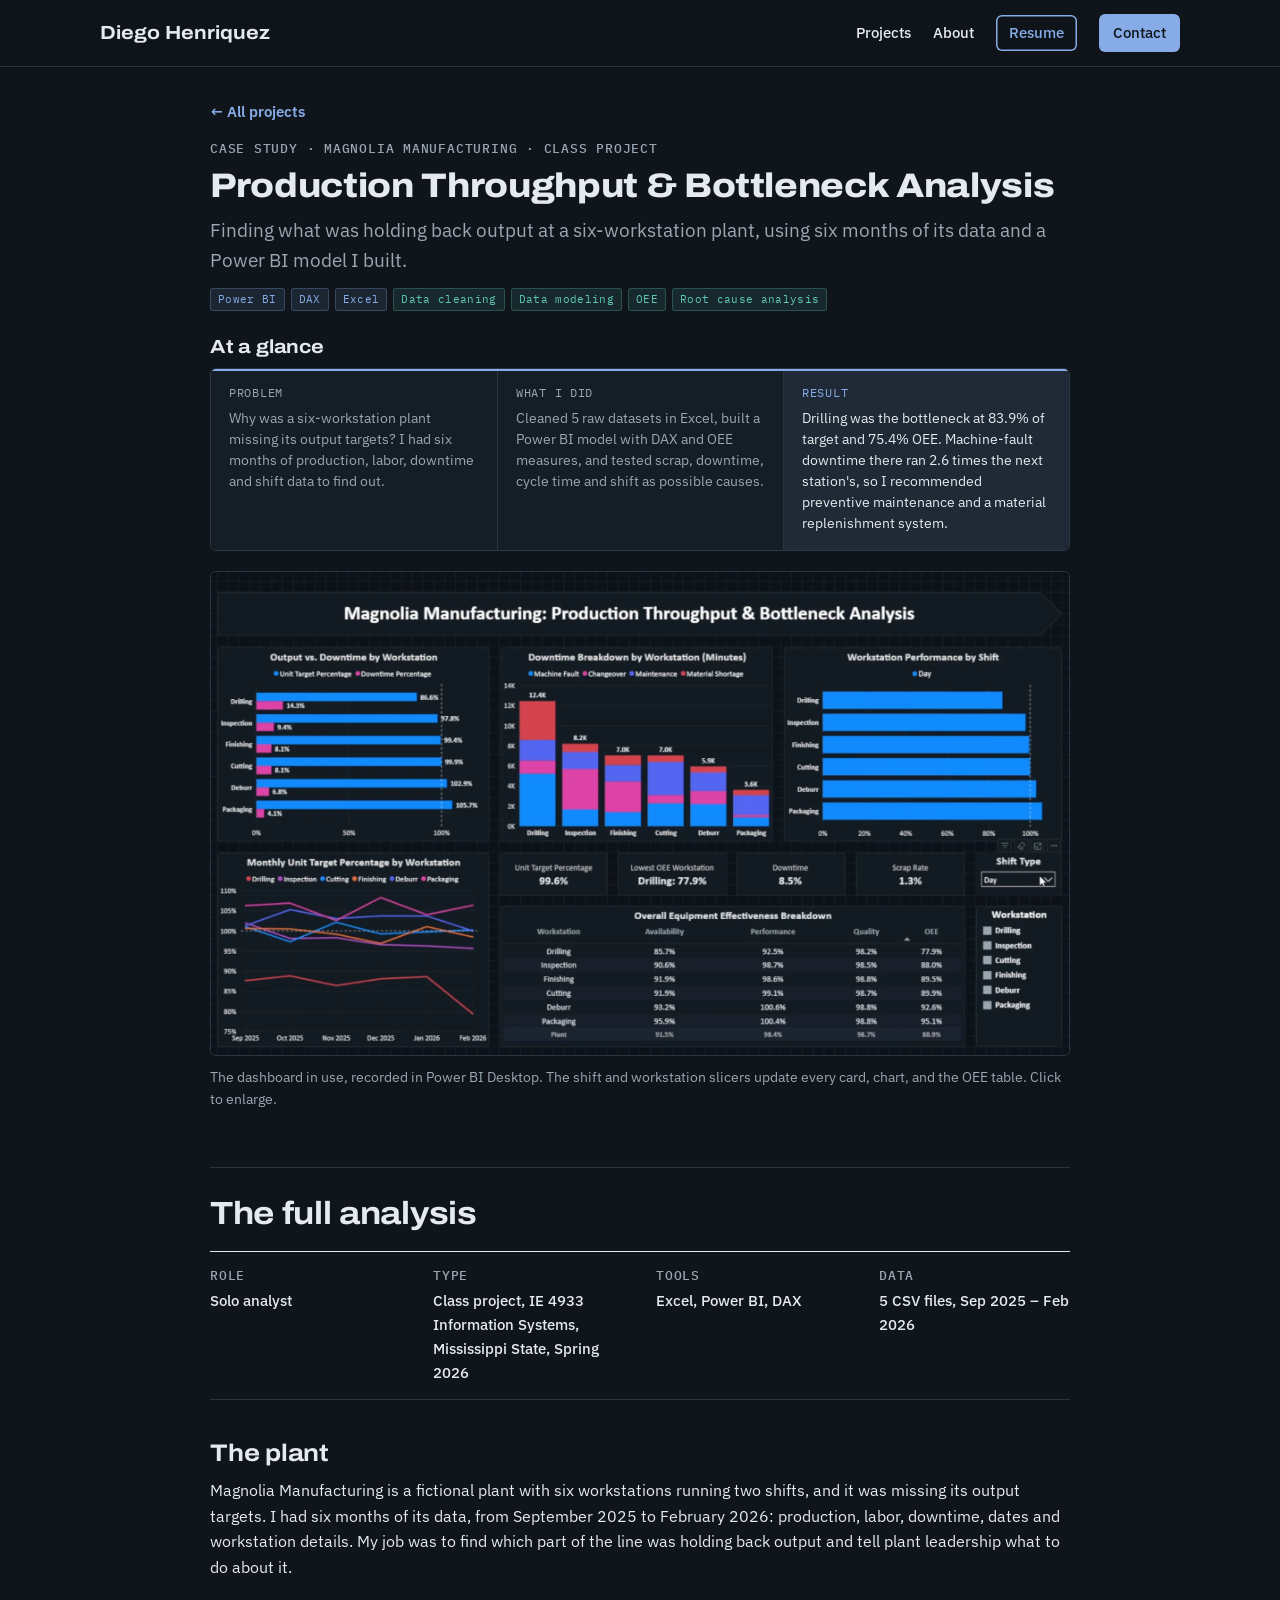
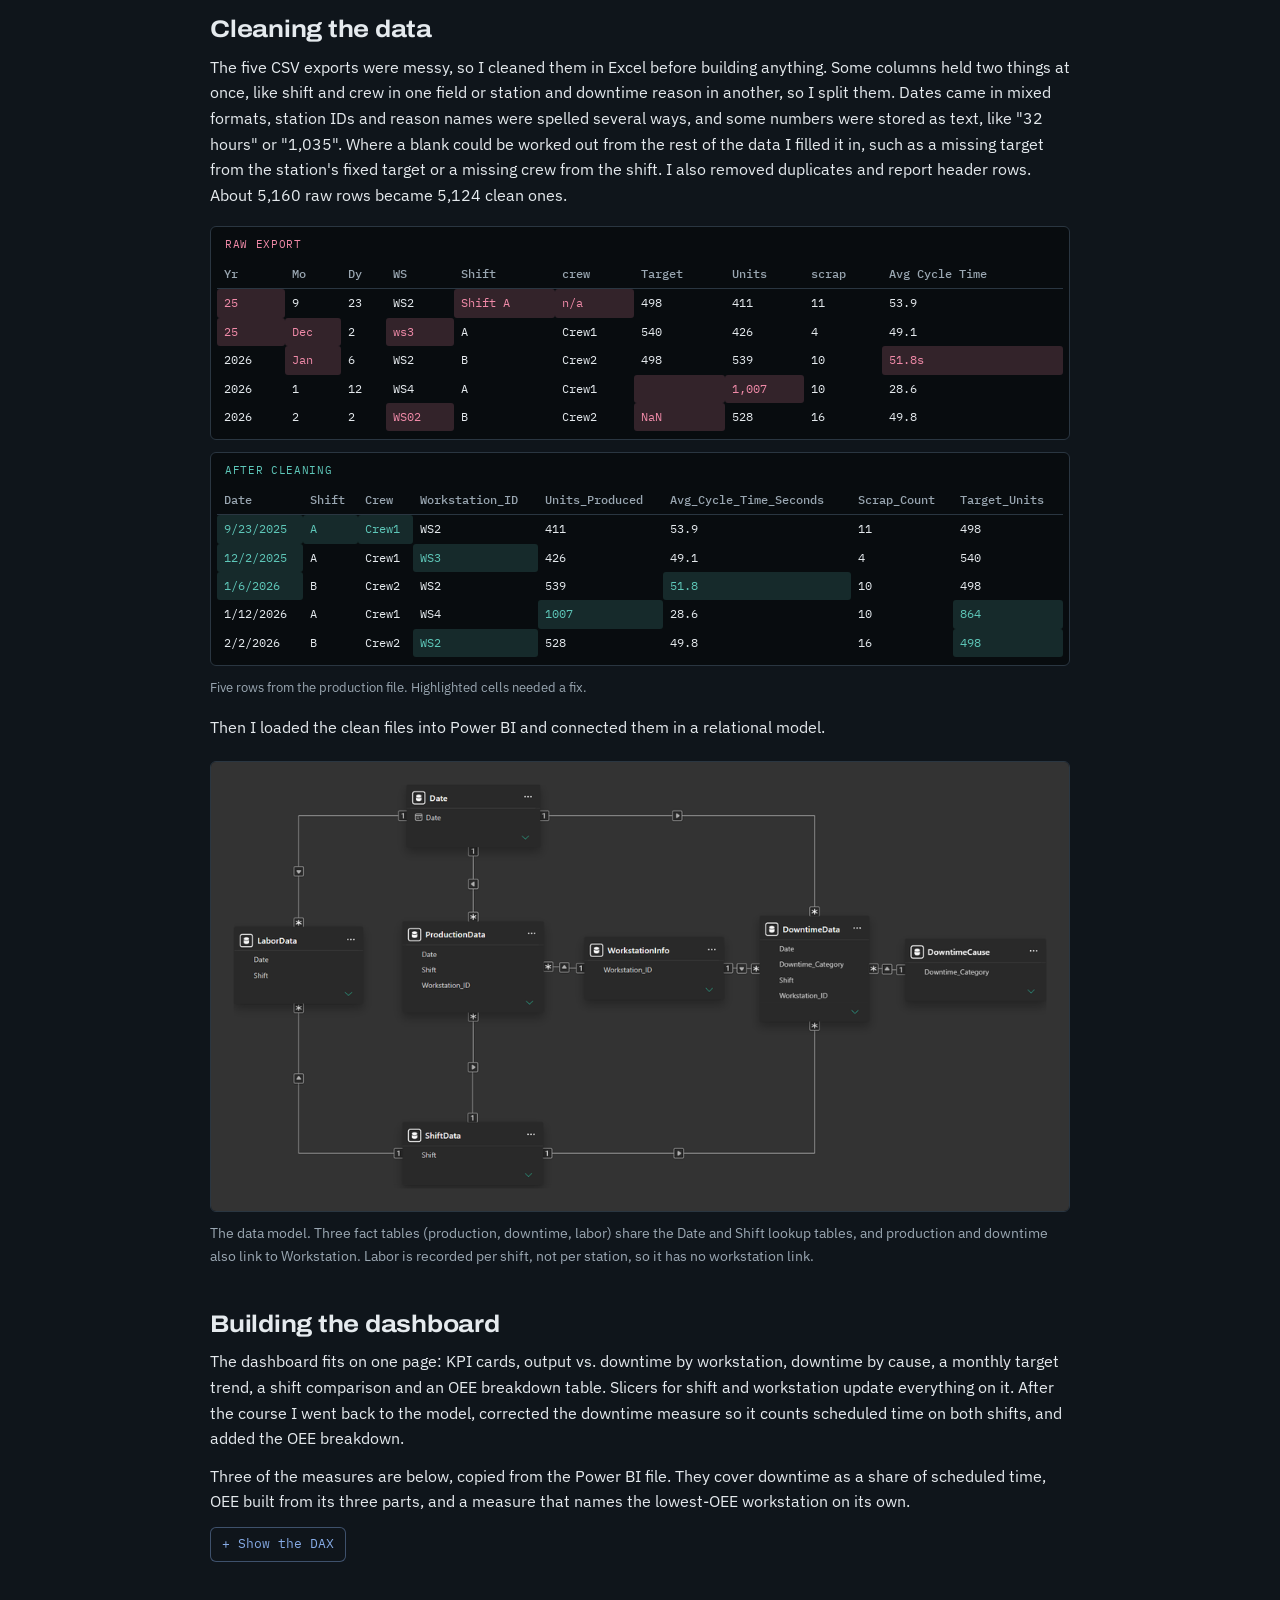
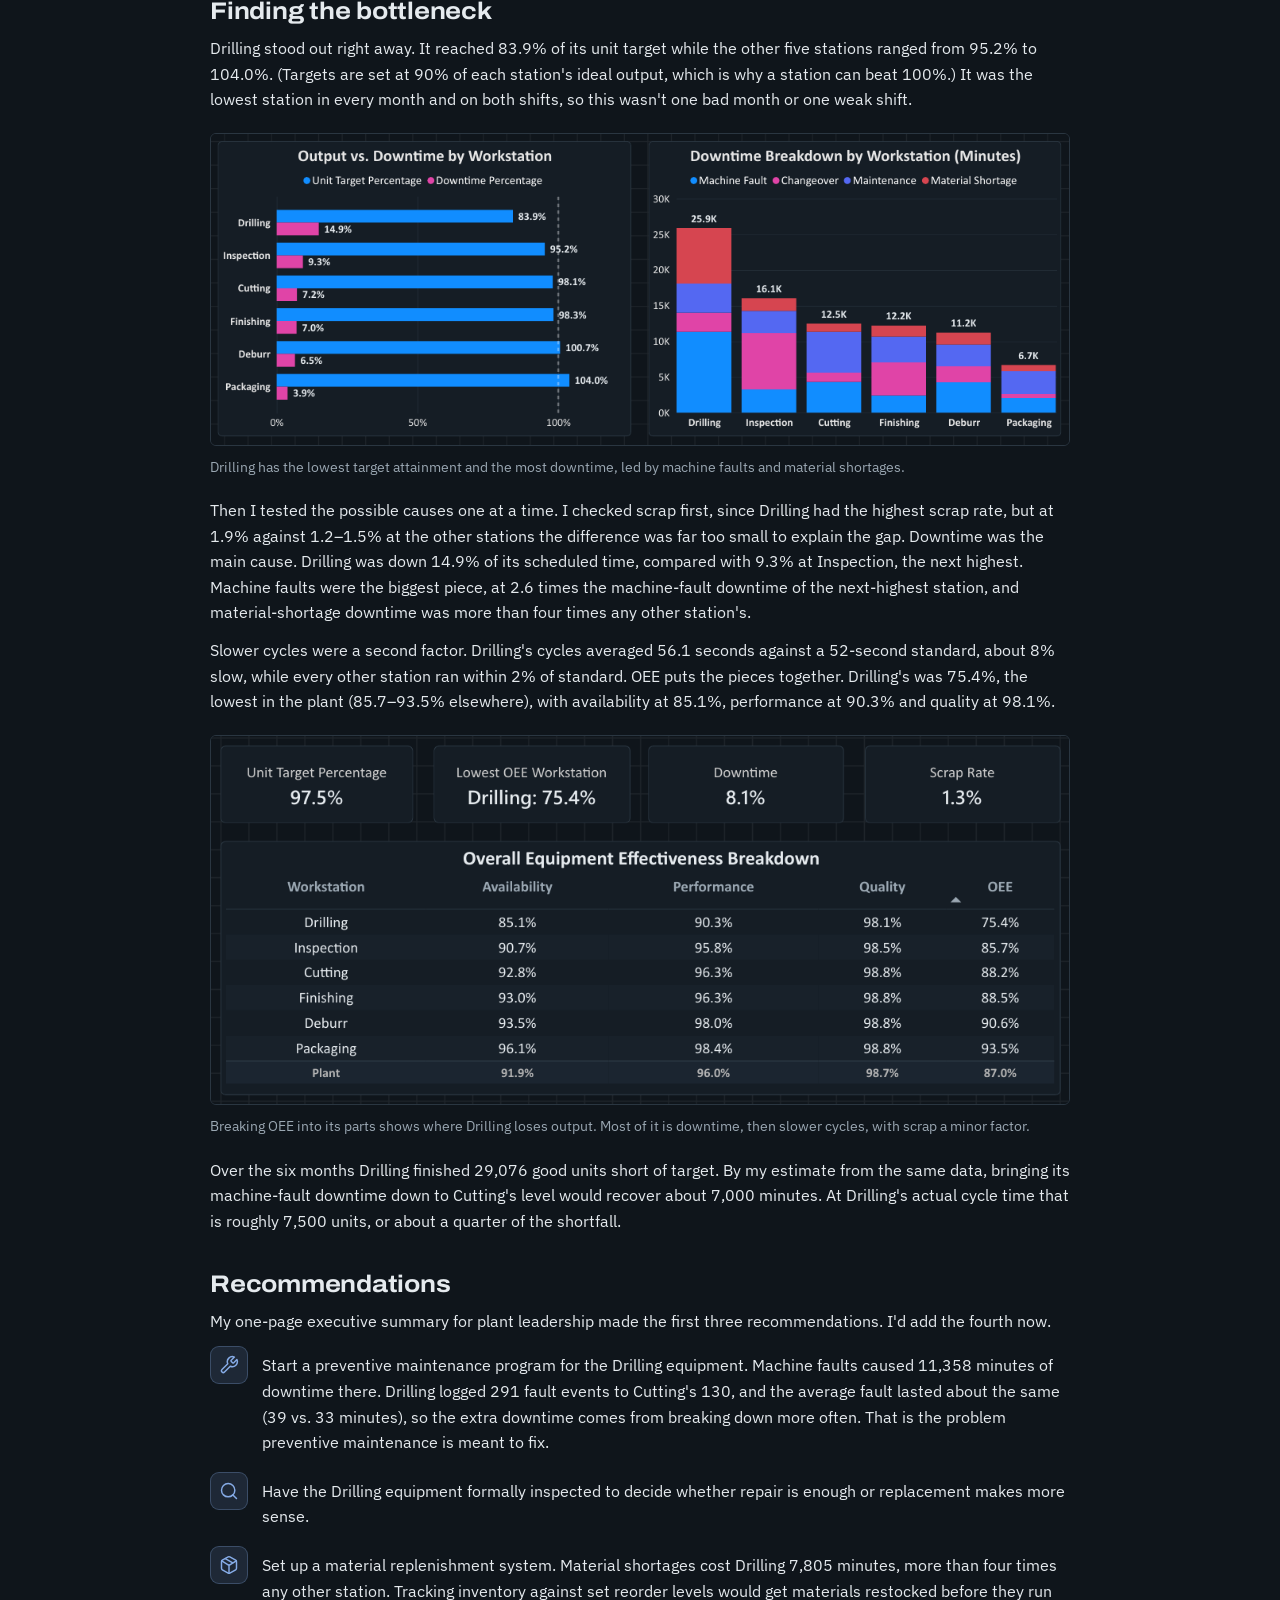
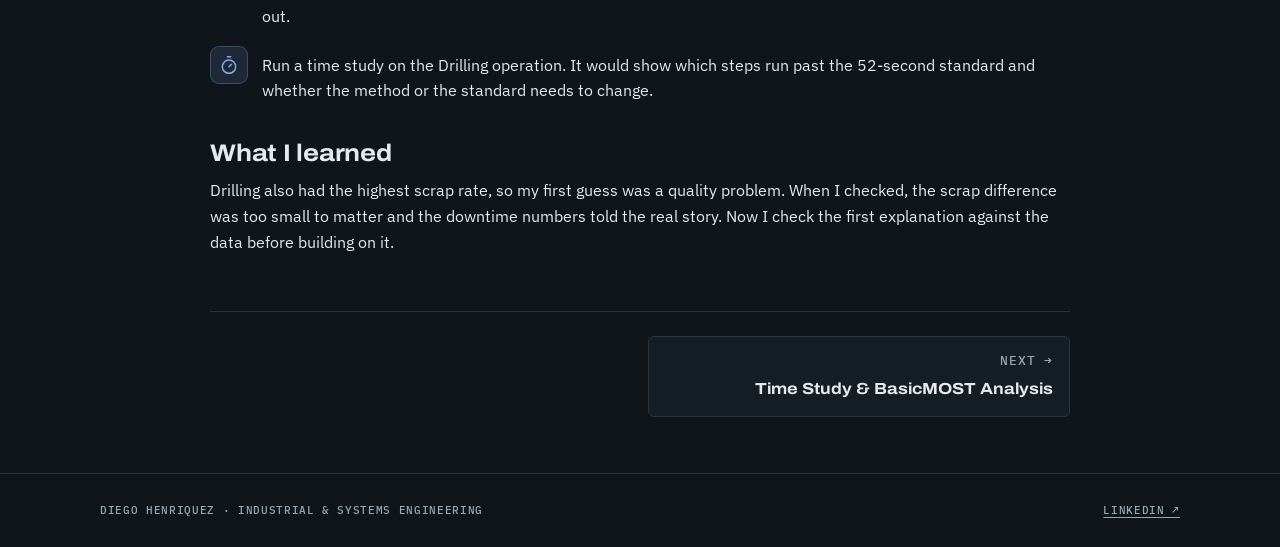
==== commit 0331ee91: "Magnolia page: rewrite in the same narrative voice as the time study Co-Authored-By: Claude Opus 5.5" ====
--- a/projects/bottleneck-analysis/index.html
+++ b/projects/bottleneck-analysis/index.html
@@ -10,7 +10,7 @@
 <link rel="preconnect" href="https://fonts.googleapis.com">
 <link rel="preconnect" href="https://fonts.gstatic.com" crossorigin>
 <link rel="stylesheet" href="https://fonts.googleapis.com/css2?family=Archivo:wdth,wght@100..125,500..800&family=IBM+Plex+Mono:wght@400;500&family=IBM+Plex+Sans:ital,wght@0,400;0,500;0,600;1,400&display=swap">
-<link rel="stylesheet" href="/assets/site.css?v=9f44dd04">
+<link rel="stylesheet" href="/assets/site.css?v=98a879f2">
 </head>
 <body>
 <header class="site-header">
@@ -32,11 +32,11 @@
       <header class="case-head">
         <div class="label">Case study · Magnolia Manufacturing · Class project</div>
         <h1 class="one-line">Production Throughput &amp; Bottleneck Analysis</h1>
-        <p class="lede">A Power BI root-cause analysis of six months of production data.</p>
+        <p class="lede">Finding what was holding back output at a six-workstation plant, using six months of its data and a Power BI model I built.</p>
         <div class="tags"><span class="tag k-tool">Power BI</span><span class="tag k-tool">DAX</span><span class="tag k-tool">Excel</span><span class="tag k-analysis">Data cleaning</span><span class="tag k-analysis">Data modeling</span><span class="tag k-analysis">OEE</span><span class="tag k-analysis">Root cause analysis</span></div>
       </header>
 
-      <section class="star" aria-label="Project summary"><h2>At a glance</h2><div class="star-grid" style="--n:3"><div class="star-item" style="--i:0"><div class="star-k">Problem</div><p>A fictional six-workstation plant was missing its output targets. I had six months of production, labor, downtime, and shift data.</p></div><div class="star-item" style="--i:1"><div class="star-k">What I did</div><p>Cleaned 5 datasets, built a Power BI model with DAX and OEE measures, and tested scrap, downtime, cycle time, and shift as possible causes.</p></div><div class="star-item is-result" style="--i:2"><div class="star-k">Result</div><p>Drilling was the bottleneck (83.9% of target, 75.4% OEE), driven by machine-fault downtime at 2.6× the next station. I recommended preventive maintenance and a material replenishment system.</p></div></div></section>
+      <section class="star" aria-label="Project summary"><h2>At a glance</h2><div class="star-grid" style="--n:3"><div class="star-item" style="--i:0"><div class="star-k">Problem</div><p>Why was a six-workstation plant missing its output targets? I had six months of production, labor, downtime and shift data to find out.</p></div><div class="star-item" style="--i:1"><div class="star-k">What I did</div><p>Cleaned 5 raw datasets in Excel, built a Power BI model with DAX and OEE measures, and tested scrap, downtime, cycle time and shift as possible causes.</p></div><div class="star-item is-result" style="--i:2"><div class="star-k">Result</div><p>Drilling was the bottleneck at 83.9% of target and 75.4% OEE. Machine-fault downtime there ran 2.6 times the next station's, so I recommended preventive maintenance and a material replenishment system.</p></div></div></section>
       <figure class="figure"><div class="shot"><video src="/assets/video/bottleneck-dashboard-demo.mp4" poster="/assets/img/bottleneck-dashboard-demo-poster.webp" width="1920" height="1080" autoplay muted loop playsinline preload="metadata" aria-label="Screen recording of the Power BI dashboard: switching the shift filter, narrowing the workstation filter to Drilling and Inspection, and hovering over downtime bars to show tooltips"></video></div><figcaption>The dashboard in use, recorded in Power BI Desktop. The shift and workstation slicers update every card, chart, and the OEE table. Click to enlarge.</figcaption></figure>
       
       <h2 class="full-title">The full analysis</h2>
@@ -47,20 +47,16 @@
         </aside>
         <div class="prose">
           <section>
-            <h2>The problem</h2>
-            <p>The plant was missing its output targets. My goal was to find which part of the production system was limiting throughput and recommend what plant leadership should do about it.</p>
+            <h2>The plant</h2>
+            <p>Magnolia Manufacturing is a fictional plant with six workstations running two shifts, and it was missing its output targets. I had six months of its data, from September 2025 to February 2026: production, labor, downtime, dates and workstation details. My job was to find which part of the line was holding back output and tell plant leadership what to do about it.</p>
           </section>
           <section>
-            <h2>Data &amp; tools</h2>
-            <p>Five raw CSV exports covering September 2025 to February 2026: production, labor, downtime, date, and workstation data for six workstations. The raw files were messy, so I cleaned them in Excel before building a relational data model in Power BI.</p><p>About 5,160 raw rows became 5,124 clean ones. The main fixes were splitting combined columns (shift and crew in one field, station and downtime reason in another), standardizing mixed date formats, station IDs and reason spellings, turning text like &quot;32 hours&quot; or &quot;1,035&quot; into numbers, filling recoverable blanks from the data (a missing target from the station's fixed target, a missing crew from the shift), and removing duplicates and report header rows.</p><div class="before-after" aria-label="Five rows of raw production data and the same rows after cleaning"><div class="dt dt-raw"><div class="dt-cap">Raw export</div><div class="dt-scroll"><table><thead><tr><th>Yr</th><th>Mo</th><th>Dy</th><th>WS</th><th>Shift</th><th>crew</th><th>Target</th><th>Units</th><th>scrap</th><th>Avg Cycle Time</th></tr></thead><tbody><tr><td class="hl">25</td><td>9</td><td>23</td><td>WS2</td><td class="hl">Shift A</td><td class="hl">n/a</td><td>498</td><td>411</td><td>11</td><td>53.9</td></tr><tr><td class="hl">25</td><td class="hl">Dec</td><td>2</td><td class="hl">ws3</td><td>A</td><td>Crew1</td><td>540</td><td>426</td><td>4</td><td>49.1</td></tr><tr><td>2026</td><td class="hl">Jan</td><td>6</td><td>WS2</td><td>B</td><td>Crew2</td><td>498</td><td>539</td><td>10</td><td class="hl">51.8s</td></tr><tr><td>2026</td><td>1</td><td>12</td><td>WS4</td><td>A</td><td>Crew1</td><td class="hl" data-empty>&nbsp;</td><td class="hl">1,007</td><td>10</td><td>28.6</td></tr><tr><td>2026</td><td>2</td><td>2</td><td class="hl">WS02</td><td>B</td><td>Crew2</td><td class="hl">NaN</td><td>528</td><td>16</td><td>49.8</td></tr></tbody></table></div></div><div class="dt dt-clean"><div class="dt-cap">After cleaning</div><div class="dt-scroll"><table><thead><tr><th>Date</th><th>Shift</th><th>Crew</th><th>Workstation_ID</th><th>Units_Produced</th><th>Avg_Cycle_Time_Seconds</th><th>Scrap_Count</th><th>Target_Units</th></tr></thead><tbody><tr><td class="hl">9/23/2025</td><td class="hl">A</td><td class="hl">Crew1</td><td>WS2</td><td>411</td><td>53.9</td><td>11</td><td>498</td></tr><tr><td class="hl">12/2/2025</td><td>A</td><td>Crew1</td><td class="hl">WS3</td><td>426</td><td>49.1</td><td>4</td><td>540</td></tr><tr><td class="hl">1/6/2026</td><td>B</td><td>Crew2</td><td>WS2</td><td>539</td><td class="hl">51.8</td><td>10</td><td>498</td></tr><tr><td>1/12/2026</td><td>A</td><td>Crew1</td><td>WS4</td><td class="hl">1007</td><td>28.6</td><td>10</td><td class="hl">864</td></tr><tr><td>2/2/2026</td><td>B</td><td>Crew2</td><td class="hl">WS2</td><td>528</td><td>49.8</td><td>16</td><td class="hl">498</td></tr></tbody></table></div></div><p class="ba-note">Five rows from the production file. Highlighted cells needed a fix.</p></div><figure class="figure"><a class="shot" href="/assets/img/bn-model-1666.webp" target="_blank" rel="noopener" aria-label="Open full-size image"><img src="/assets/img/bn-model-1080.webp" srcset="/assets/img/bn-model-1080.webp 1080w, /assets/img/bn-model-1666.webp 1666w" sizes="(min-width: 1120px) 1080px, calc(100vw - 40px)" width="1080" height="566" alt="Power BI model view: ProductionData, DowntimeData, and LaborData connected to Date, ShiftData, WorkstationInfo, and DowntimeCause lookup tables" loading="lazy" decoding="async"></a><figcaption>The data model. Three fact tables (production, downtime, labor) share the Date and Shift lookup tables, and production and downtime also link to Workstation. Labor is recorded per shift, not per station, so it has no workstation link.</figcaption></figure>
+            <h2>Cleaning the data</h2>
+            <p>The five CSV exports were messy, so I cleaned them in Excel before building anything. Some columns held two things at once, like shift and crew in one field or station and downtime reason in another, so I split them. Dates came in mixed formats, station IDs and reason names were spelled several ways, and some numbers were stored as text, like &quot;32 hours&quot; or &quot;1,035&quot;. Where a blank could be worked out from the rest of the data I filled it in, such as a missing target from the station's fixed target or a missing crew from the shift. I also removed duplicates and report header rows. About 5,160 raw rows became 5,124 clean ones.</p><div class="before-after" aria-label="Five rows of raw production data and the same rows after cleaning"><div class="dt dt-raw"><div class="dt-cap">Raw export</div><div class="dt-scroll"><table><thead><tr><th>Yr</th><th>Mo</th><th>Dy</th><th>WS</th><th>Shift</th><th>crew</th><th>Target</th><th>Units</th><th>scrap</th><th>Avg Cycle Time</th></tr></thead><tbody><tr><td class="hl">25</td><td>9</td><td>23</td><td>WS2</td><td class="hl">Shift A</td><td class="hl">n/a</td><td>498</td><td>411</td><td>11</td><td>53.9</td></tr><tr><td class="hl">25</td><td class="hl">Dec</td><td>2</td><td class="hl">ws3</td><td>A</td><td>Crew1</td><td>540</td><td>426</td><td>4</td><td>49.1</td></tr><tr><td>2026</td><td class="hl">Jan</td><td>6</td><td>WS2</td><td>B</td><td>Crew2</td><td>498</td><td>539</td><td>10</td><td class="hl">51.8s</td></tr><tr><td>2026</td><td>1</td><td>12</td><td>WS4</td><td>A</td><td>Crew1</td><td class="hl" data-empty>&nbsp;</td><td class="hl">1,007</td><td>10</td><td>28.6</td></tr><tr><td>2026</td><td>2</td><td>2</td><td class="hl">WS02</td><td>B</td><td>Crew2</td><td class="hl">NaN</td><td>528</td><td>16</td><td>49.8</td></tr></tbody></table></div></div><div class="dt dt-clean"><div class="dt-cap">After cleaning</div><div class="dt-scroll"><table><thead><tr><th>Date</th><th>Shift</th><th>Crew</th><th>Workstation_ID</th><th>Units_Produced</th><th>Avg_Cycle_Time_Seconds</th><th>Scrap_Count</th><th>Target_Units</th></tr></thead><tbody><tr><td class="hl">9/23/2025</td><td class="hl">A</td><td class="hl">Crew1</td><td>WS2</td><td>411</td><td>53.9</td><td>11</td><td>498</td></tr><tr><td class="hl">12/2/2025</td><td>A</td><td>Crew1</td><td class="hl">WS3</td><td>426</td><td>49.1</td><td>4</td><td>540</td></tr><tr><td class="hl">1/6/2026</td><td>B</td><td>Crew2</td><td>WS2</td><td>539</td><td class="hl">51.8</td><td>10</td><td>498</td></tr><tr><td>1/12/2026</td><td>A</td><td>Crew1</td><td>WS4</td><td class="hl">1007</td><td>28.6</td><td>10</td><td class="hl">864</td></tr><tr><td>2/2/2026</td><td>B</td><td>Crew2</td><td class="hl">WS2</td><td>528</td><td>49.8</td><td>16</td><td class="hl">498</td></tr></tbody></table></div></div><p class="ba-note">Five rows from the production file. Highlighted cells needed a fix.</p></div><p>Then I loaded the clean files into Power BI and connected them in a relational model.</p><figure class="figure"><a class="shot" href="/assets/img/bn-model-1666.webp" target="_blank" rel="noopener" aria-label="Open full-size image"><img src="/assets/img/bn-model-1080.webp" srcset="/assets/img/bn-model-1080.webp 1080w, /assets/img/bn-model-1666.webp 1666w" sizes="(min-width: 1120px) 1080px, calc(100vw - 40px)" width="1080" height="566" alt="Power BI model view: ProductionData, DowntimeData, and LaborData connected to Date, ShiftData, WorkstationInfo, and DowntimeCause lookup tables" loading="lazy" decoding="async"></a><figcaption>The data model. Three fact tables (production, downtime, labor) share the Date and Shift lookup tables, and production and downtime also link to Workstation. Labor is recorded per shift, not per station, so it has no workstation link.</figcaption></figure>
           </section>
           <section>
-            <h2>What I did</h2>
-            <ul><li>Built a one-page interactive dashboard with KPI cards, output vs. downtime by workstation, downtime by cause, a monthly target trend, a shift comparison, and an OEE breakdown table.</li><li>Wrote a one-page executive summary with findings and recommendations for plant leadership.</li><li>After the course, revisited the model to correct the downtime measure so it counts scheduled time on both shifts, and added the OEE breakdown.</li></ul>
-          </section>
-          <section>
-            <h2>Key DAX measures</h2>
-            <p>Three of the measures behind the dashboard, copied from the Power BI file. They cover downtime as a share of scheduled time, OEE built from its three parts, and a measure that names the lowest-OEE workstation automatically.</p><details class="dax-toggle"><summary>Show the DAX</summary><h3>Downtime % of scheduled time</h3><p>Each production row is one workstation on one 8-hour shift, so scheduled minutes are the row count times 480. Downtime is measured against that.</p><div class="dax"><pre><code>Scheduled_Min = <span class="dx-f">COUNTROWS</span> ( ProductionData ) * <span class="dx-n">480</span>
+            <h2>Building the dashboard</h2>
+            <p>The dashboard fits on one page: KPI cards, output vs. downtime by workstation, downtime by cause, a monthly target trend, a shift comparison and an OEE breakdown table. Slicers for shift and workstation update everything on it. After the course I went back to the model, corrected the downtime measure so it counts scheduled time on both shifts, and added the OEE breakdown.</p><p>Three of the measures are below, copied from the Power BI file. They cover downtime as a share of scheduled time, OEE built from its three parts, and a measure that names the lowest-OEE workstation on its own.</p><details class="dax-toggle"><summary>Show the DAX</summary><h3>Downtime % of scheduled time</h3><p>Each production row is one workstation on one 8-hour shift, so scheduled minutes are the row count times 480. Downtime is measured against that.</p><div class="dax"><pre><code>Scheduled_Min = <span class="dx-f">COUNTROWS</span> ( ProductionData ) * <span class="dx-n">480</span>
 
 Downtime % = <span class="dx-f">DIVIDE</span> ( <span class="dx-m">[Total_Downtime_Min]</span>, <span class="dx-m">[Scheduled_Min]</span> )</code></pre></div><h3>OEE from its three parts</h3><p>Availability is run time over scheduled time. Performance compares the ideal run time at each station's standard cycle time with the time it actually ran. Quality is good units over total units. OEE multiplies the three, so a low score can be traced back to the part that pulled it down.</p><div class="dax"><pre><code>Availability = <span class="dx-f">DIVIDE</span> ( <span class="dx-m">[Scheduled_Min]</span> - <span class="dx-m">[Total_Downtime_Min]</span>, <span class="dx-m">[Scheduled_Min]</span> )
 
@@ -82,12 +78,12 @@
 <span class="dx-k">RETURN</span> <span class="dx-f">MAXX</span> ( worst, <span class="dx-col">WorkstationInfo[Process_Name]</span> &amp; <span class="dx-s">&quot;: &quot;</span> &amp; <span class="dx-f">FORMAT</span> ( <span class="dx-m">[@oee]</span>, <span class="dx-s">&quot;0.0%&quot;</span> ) )</code></pre></div></details>
           </section>
           <section>
-            <h2>Findings</h2>
-            <figure class="figure wide"><a class="shot" href="/assets/img/bn-target-downtime-2160.webp" target="_blank" rel="noopener" aria-label="Open full-size image"><img src="/assets/img/bn-target-downtime-1080.webp" srcset="/assets/img/bn-target-downtime-1080.webp 1080w, /assets/img/bn-target-downtime-2160.webp 2160w" sizes="(min-width: 1120px) 1080px, calc(100vw - 40px)" width="1080" height="391" alt="Bar chart of unit target attainment and downtime percentage by workstation, next to stacked columns of downtime minutes by cause" loading="lazy" decoding="async"></a><figcaption>Drilling has the lowest target attainment and the most downtime, led by machine faults and material shortages.</figcaption></figure><ul><li>Drilling was the bottleneck, reaching 83.9% of its unit target while the other workstations ranged from 95.2% to 104.0%. (Targets are set at 90% of each station's ideal output, which is why a station can beat 100%.) It was also the lowest station in every month and on both shifts.</li><li>Scrap was ruled out. Drilling's scrap rate was 1.9% against 1.2–1.5% at the other stations, far too small a difference to explain the gap.</li><li>The main cause was downtime. Drilling was down 14.9% of its scheduled time, compared with 9.3% at Inspection, the next highest. Machine faults were the largest cause, at 2.6 times the machine-fault downtime of the next-highest station, and material-shortage downtime was more than four times any other station's.</li><li>Slower cycles were a second factor. Drilling's cycles averaged 56.1 seconds against a 52-second standard, about 8% slow, while every other station ran within 2% of standard.</li><li>Drilling's OEE was 75.4%, the lowest in the plant (85.7–93.5% elsewhere), with availability at 85.1%, performance at 90.3%, and quality at 98.1%.</li><li>Drilling finished 29,076 good units short of target over the six months. By my estimate from the same data, bringing its machine-fault downtime down to Cutting's level would recover about 7,000 minutes, roughly 7,500 units at Drilling's actual cycle time, or about a quarter of the shortfall.</li></ul><figure class="figure wide"><a class="shot" href="/assets/img/bn-oee-2160.webp" target="_blank" rel="noopener" aria-label="Open full-size image"><img src="/assets/img/bn-oee-1080.webp" srcset="/assets/img/bn-oee-1080.webp 1080w, /assets/img/bn-oee-2160.webp 2160w" sizes="(min-width: 1120px) 1080px, calc(100vw - 40px)" width="1080" height="464" alt="KPI cards and a table of availability, performance, quality, and OEE for each workstation" loading="lazy" decoding="async"></a><figcaption>Breaking OEE into its parts shows where Drilling loses output. Most of it is downtime, then slower cycles, with scrap a minor factor.</figcaption></figure>
+            <h2>Finding the bottleneck</h2>
+            <p>Drilling stood out right away. It reached 83.9% of its unit target while the other five stations ranged from 95.2% to 104.0%. (Targets are set at 90% of each station's ideal output, which is why a station can beat 100%.) It was the lowest station in every month and on both shifts, so this wasn't one bad month or one weak shift.</p><figure class="figure wide"><a class="shot" href="/assets/img/bn-target-downtime-2160.webp" target="_blank" rel="noopener" aria-label="Open full-size image"><img src="/assets/img/bn-target-downtime-1080.webp" srcset="/assets/img/bn-target-downtime-1080.webp 1080w, /assets/img/bn-target-downtime-2160.webp 2160w" sizes="(min-width: 1120px) 1080px, calc(100vw - 40px)" width="1080" height="391" alt="Bar chart of unit target attainment and downtime percentage by workstation, next to stacked columns of downtime minutes by cause" loading="lazy" decoding="async"></a><figcaption>Drilling has the lowest target attainment and the most downtime, led by machine faults and material shortages.</figcaption></figure><p>Then I tested the possible causes one at a time. I checked scrap first, since Drilling had the highest scrap rate, but at 1.9% against 1.2–1.5% at the other stations the difference was far too small to explain the gap. Downtime was the main cause. Drilling was down 14.9% of its scheduled time, compared with 9.3% at Inspection, the next highest. Machine faults were the biggest piece, at 2.6 times the machine-fault downtime of the next-highest station, and material-shortage downtime was more than four times any other station's.</p><p>Slower cycles were a second factor. Drilling's cycles averaged 56.1 seconds against a 52-second standard, about 8% slow, while every other station ran within 2% of standard. OEE puts the pieces together. Drilling's was 75.4%, the lowest in the plant (85.7–93.5% elsewhere), with availability at 85.1%, performance at 90.3% and quality at 98.1%.</p><figure class="figure wide"><a class="shot" href="/assets/img/bn-oee-2160.webp" target="_blank" rel="noopener" aria-label="Open full-size image"><img src="/assets/img/bn-oee-1080.webp" srcset="/assets/img/bn-oee-1080.webp 1080w, /assets/img/bn-oee-2160.webp 2160w" sizes="(min-width: 1120px) 1080px, calc(100vw - 40px)" width="1080" height="464" alt="KPI cards and a table of availability, performance, quality, and OEE for each workstation" loading="lazy" decoding="async"></a><figcaption>Breaking OEE into its parts shows where Drilling loses output. Most of it is downtime, then slower cycles, with scrap a minor factor.</figcaption></figure><p>Over the six months Drilling finished 29,076 good units short of target. By my estimate from the same data, bringing its machine-fault downtime down to Cutting's level would recover about 7,000 minutes. At Drilling's actual cycle time that is roughly 7,500 units, or about a quarter of the shortfall.</p>
           </section>
           <section>
             <h2>Recommendations</h2>
-            <ul class="icon-list"><li><span class="il-ic"><svg viewBox="0 0 24 24" width="20" height="20" fill="none" stroke="currentColor" stroke-width="1.75" stroke-linecap="round" stroke-linejoin="round" aria-hidden="true"><path d="M14.7 6.3a1 1 0 0 0 0 1.4l1.6 1.6a1 1 0 0 0 1.4 0l3.77-3.77a6 6 0 0 1-7.94 7.94l-6.91 6.91a2.12 2.12 0 0 1-3-3l6.91-6.91a6 6 0 0 1 7.94-7.94l-3.76 3.76z"/></svg></span><div>Start a preventive maintenance program for the Drilling equipment. Machine faults were its largest source of downtime at 11,358 minutes, 2.6 times the next-highest station. Drilling logged 291 fault events to Cutting's 130, and the average fault lasted about the same (39 vs. 33 minutes), so the extra downtime comes from breaking down more often. Preventive maintenance is meant to reduce exactly that.</div></li><li><span class="il-ic"><svg viewBox="0 0 24 24" width="20" height="20" fill="none" stroke="currentColor" stroke-width="1.75" stroke-linecap="round" stroke-linejoin="round" aria-hidden="true"><circle cx="11" cy="11" r="8"/><path d="m21 21-4.3-4.3"/></svg></span><div>Have the Drilling equipment formally inspected to decide whether repair is enough or replacement makes more sense.</div></li><li><span class="il-ic"><svg viewBox="0 0 24 24" width="20" height="20" fill="none" stroke="currentColor" stroke-width="1.75" stroke-linecap="round" stroke-linejoin="round" aria-hidden="true"><path d="M11 21.73a2 2 0 0 0 2 0l7-4A2 2 0 0 0 21 16V8a2 2 0 0 0-1-1.73l-7-4a2 2 0 0 0-2 0l-7 4A2 2 0 0 0 3 8v8a2 2 0 0 0 1 1.73z"/><path d="M12 22V12"/><path d="m3.3 7 7.703 4.734a2 2 0 0 0 1.994 0L20.7 7"/><path d="m7.5 4.27 9 5.15"/></svg></span><div>Set up a material replenishment system. Material shortages cost Drilling 7,805 minutes, more than four times any other station. Tracking inventory against set reorder levels would get materials restocked before they run out.</div></li><li><span class="il-ic"><svg viewBox="0 0 24 24" width="20" height="20" fill="none" stroke="currentColor" stroke-width="1.75" stroke-linecap="round" stroke-linejoin="round" aria-hidden="true"><line x1="10" x2="14" y1="2" y2="2"/><line x1="12" x2="15" y1="14" y2="11"/><circle cx="12" cy="14" r="8"/></svg></span><div>Run a time study on the Drilling operation. Its cycles averaged 56.1 seconds against a 52-second standard, about 8% slow, while every other station ran within 2% of standard. A time study would show which steps run long and whether the method or the standard needs to change.</div></li></ul>
+            <p>My one-page executive summary for plant leadership made the first three recommendations. I'd add the fourth now.</p><ul class="icon-list"><li><span class="il-ic"><svg viewBox="0 0 24 24" width="20" height="20" fill="none" stroke="currentColor" stroke-width="1.75" stroke-linecap="round" stroke-linejoin="round" aria-hidden="true"><path d="M14.7 6.3a1 1 0 0 0 0 1.4l1.6 1.6a1 1 0 0 0 1.4 0l3.77-3.77a6 6 0 0 1-7.94 7.94l-6.91 6.91a2.12 2.12 0 0 1-3-3l6.91-6.91a6 6 0 0 1 7.94-7.94l-3.76 3.76z"/></svg></span><div>Start a preventive maintenance program for the Drilling equipment. Machine faults caused 11,358 minutes of downtime there. Drilling logged 291 fault events to Cutting's 130, and the average fault lasted about the same (39 vs. 33 minutes), so the extra downtime comes from breaking down more often. That is the problem preventive maintenance is meant to fix.</div></li><li><span class="il-ic"><svg viewBox="0 0 24 24" width="20" height="20" fill="none" stroke="currentColor" stroke-width="1.75" stroke-linecap="round" stroke-linejoin="round" aria-hidden="true"><circle cx="11" cy="11" r="8"/><path d="m21 21-4.3-4.3"/></svg></span><div>Have the Drilling equipment formally inspected to decide whether repair is enough or replacement makes more sense.</div></li><li><span class="il-ic"><svg viewBox="0 0 24 24" width="20" height="20" fill="none" stroke="currentColor" stroke-width="1.75" stroke-linecap="round" stroke-linejoin="round" aria-hidden="true"><path d="M11 21.73a2 2 0 0 0 2 0l7-4A2 2 0 0 0 21 16V8a2 2 0 0 0-1-1.73l-7-4a2 2 0 0 0-2 0l-7 4A2 2 0 0 0 3 8v8a2 2 0 0 0 1 1.73z"/><path d="M12 22V12"/><path d="m3.3 7 7.703 4.734a2 2 0 0 0 1.994 0L20.7 7"/><path d="m7.5 4.27 9 5.15"/></svg></span><div>Set up a material replenishment system. Material shortages cost Drilling 7,805 minutes, more than four times any other station. Tracking inventory against set reorder levels would get materials restocked before they run out.</div></li><li><span class="il-ic"><svg viewBox="0 0 24 24" width="20" height="20" fill="none" stroke="currentColor" stroke-width="1.75" stroke-linecap="round" stroke-linejoin="round" aria-hidden="true"><line x1="10" x2="14" y1="2" y2="2"/><line x1="12" x2="15" y1="14" y2="11"/><circle cx="12" cy="14" r="8"/></svg></span><div>Run a time study on the Drilling operation. It would show which steps run past the 52-second standard and whether the method or the standard needs to change.</div></li></ul>
           </section>
           <section>
             <h2>What I learned</h2>
@@ -105,7 +101,7 @@
     <div class="contact">
       <div>
         <h2 id="contact-h">Let's talk</h2>
-        <p>Looking for Summer 2027 internships and Spring 2027 co-ops, and open to relocating anywhere in the U.S. Email is the best way to reach me.</p>
+        <p>Open to relocating anywhere in the U.S. Email is the best way to reach me.</p>
       </div>
       <div class="email-field">
         <span class="email-addr" id="email-addr">diegoh1548@gmail.com</span>
@@ -124,6 +120,6 @@
     <a class="label" href="https://www.linkedin.com/in/diego-s-henriquez" target="_blank" rel="noopener">LinkedIn ↗</a>
   </div>
 </footer>
-<script src="/assets/site.js?v=aee1d079"></script>
+<script src="/assets/site.js?v=23eb22f5"></script>
 </body>
 </html>
--- a/assets/site.css
+++ b/assets/site.css
@@ -565,14 +565,16 @@
 .figure.pair-mixed .xl-shot img { border-radius: 0; }
 @media (max-width: 520px) { .figure.pair-mixed .pair-grid { grid-template-columns: 1fr !important; } }
 
-/* Wide data sheet: the title block stays put, the table below it scrolls. One frame around both. */
-.xl-scroll .xl-sheet { border: 1px solid var(--line); border-radius: var(--radius); overflow: hidden; background: #fff; }
-.xl-scroll .xl-sheet .xl-head { border: 0; border-radius: 0; box-shadow: none; }
-.xl-scroll .xl-sheet .xl-box { border: 0; border-radius: 0; }
-.xl-scroll .xl-sheet .xl-box .shot { box-shadow: none; }
-/* Phones: the title block would shrink too small to read, so it scrolls with the table at the same scale. */
-@media (max-width: 640px) {
-  .xl-scroll .xl-sheet { overflow-x: auto; }
-  .xl-scroll .xl-sheet .xl-head { width: 940px; }
-  .xl-scroll .xl-sheet .xl-box { overflow: visible; width: max-content; }
-}
+/* Wide data sheet: the sheet's title, subtitle and headline numbers sit above it as page text; only the table scrolls. */
+.sheet-head { margin: 0 0 14px; }
+.sheet-head .sheet-title { font-size: 1.05rem; font-weight: 650; color: var(--ink); margin: 0 0 4px; line-height: 1.3; }
+.sheet-head .sheet-sub { font-size: 0.9rem; color: var(--muted); margin: 0 0 12px; line-height: 1.5; }
+.sheet-head .sheet-stats { display: grid; grid-template-columns: repeat(3, minmax(0, 1fr)); gap: 10px; margin: 0; padding: 0; list-style: none; }
+.sheet-head .sheet-stats li { border: 1px solid var(--line); border-radius: var(--radius); background: #fff; padding: 10px 14px; }
+.sheet-head .sheet-stats .k { display: block; font-family: var(--font-mono); font-size: 0.7rem; letter-spacing: 0.06em; text-transform: uppercase; color: var(--muted); }
+.sheet-head .sheet-stats .v { display: block; font-size: 1.35rem; font-weight: 650; color: var(--ink); margin-top: 2px; font-variant-numeric: tabular-nums; }
+.sheet-head .sheet-stats .v small { font-size: 0.8rem; font-weight: 500; color: var(--muted); margin-left: 3px; }
+@media (max-width: 520px) { .sheet-head .sheet-stats .v { font-size: 1.1rem; } .sheet-head .sheet-stats li { padding: 8px 10px; } }
+
+/* Home intro headshot (replaces the dashed placeholder). */
+.avatar.avatar-photo { display: block; height: auto; object-fit: cover; background: #2b2f33; border: 1px solid var(--line); padding: 0; }
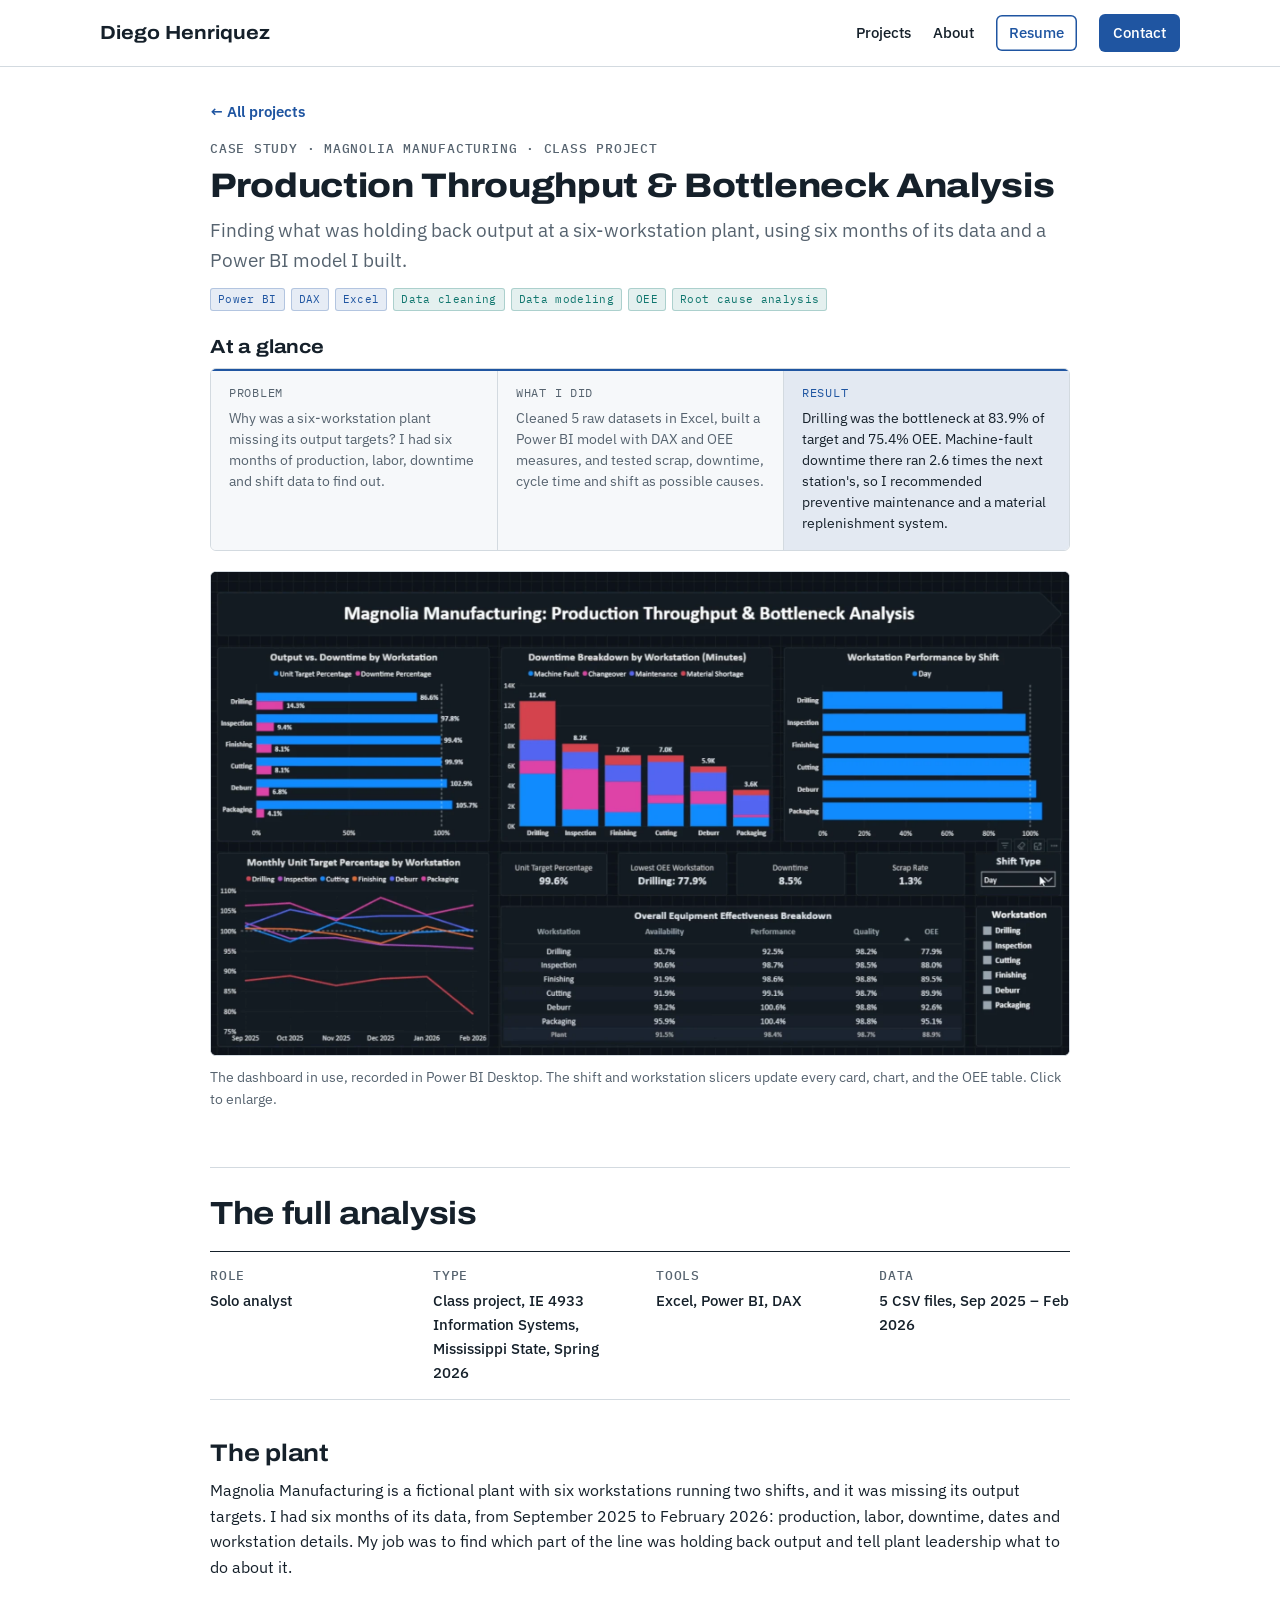
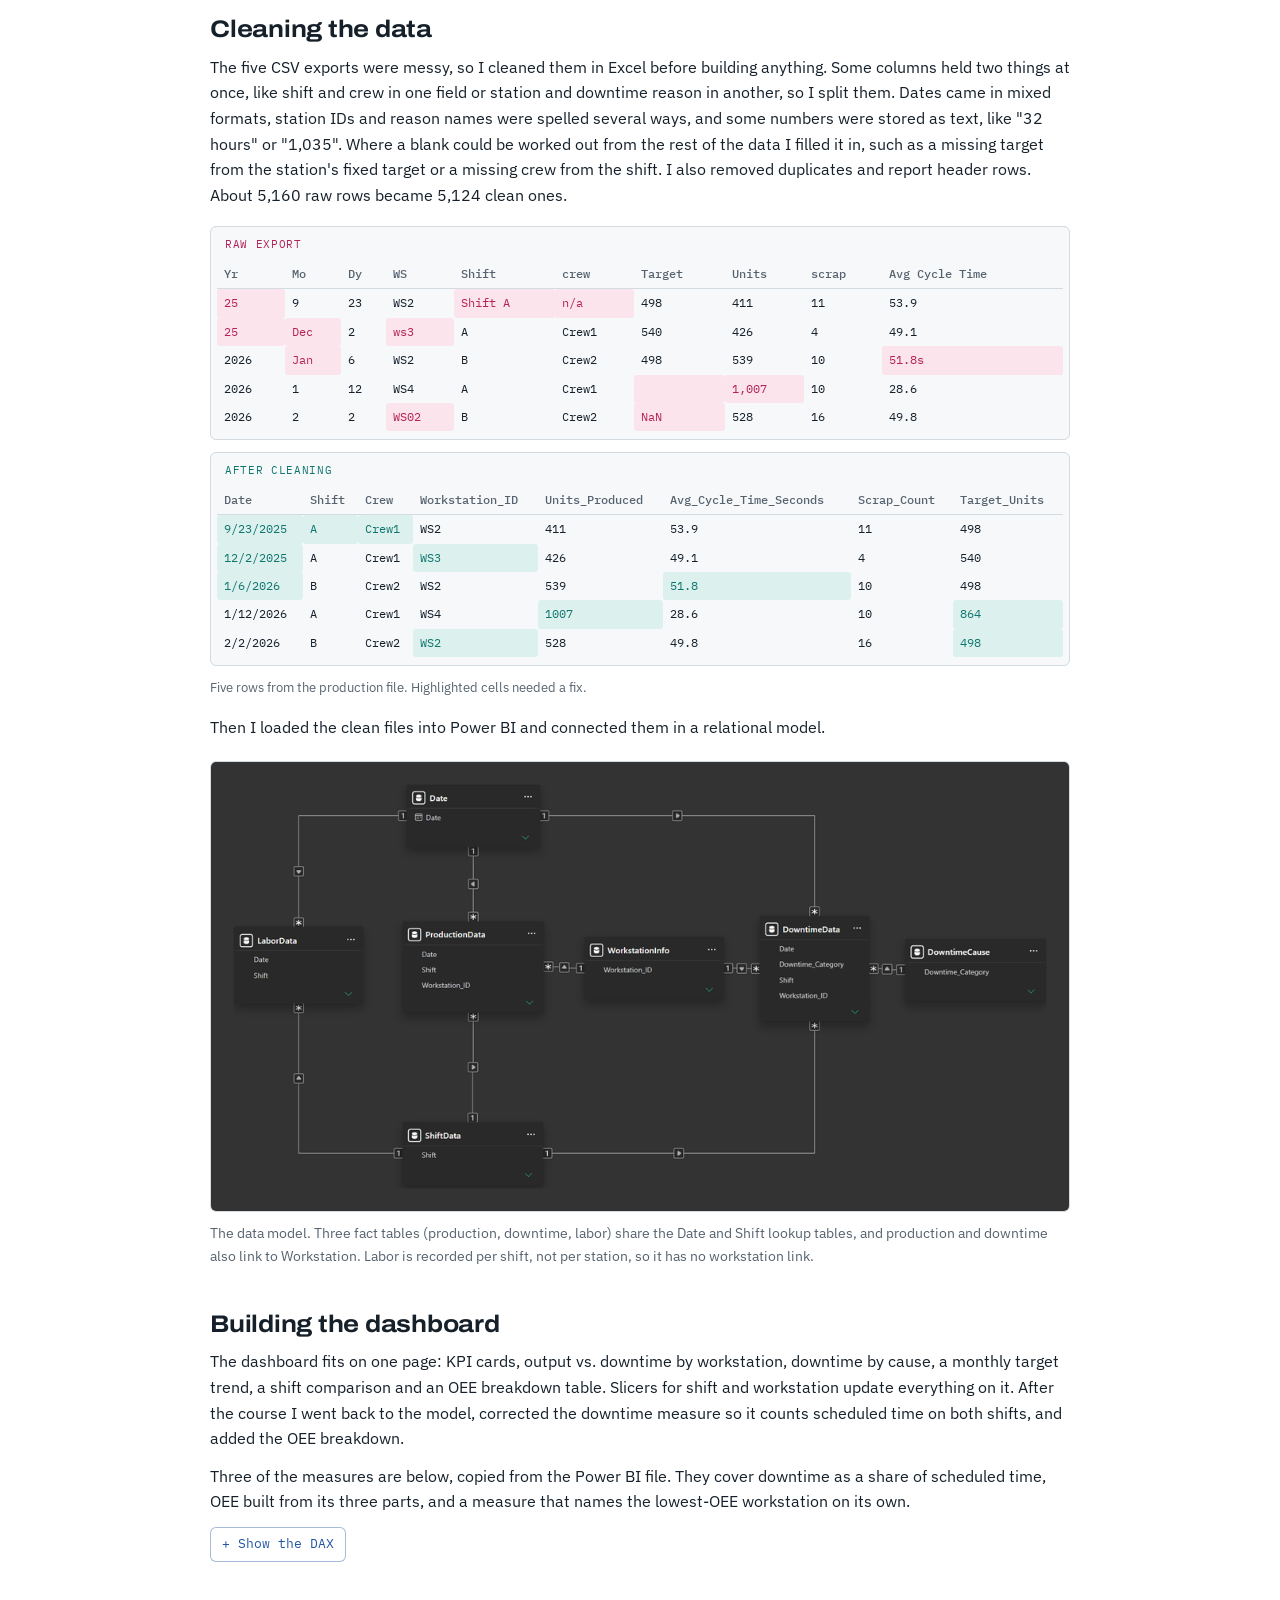
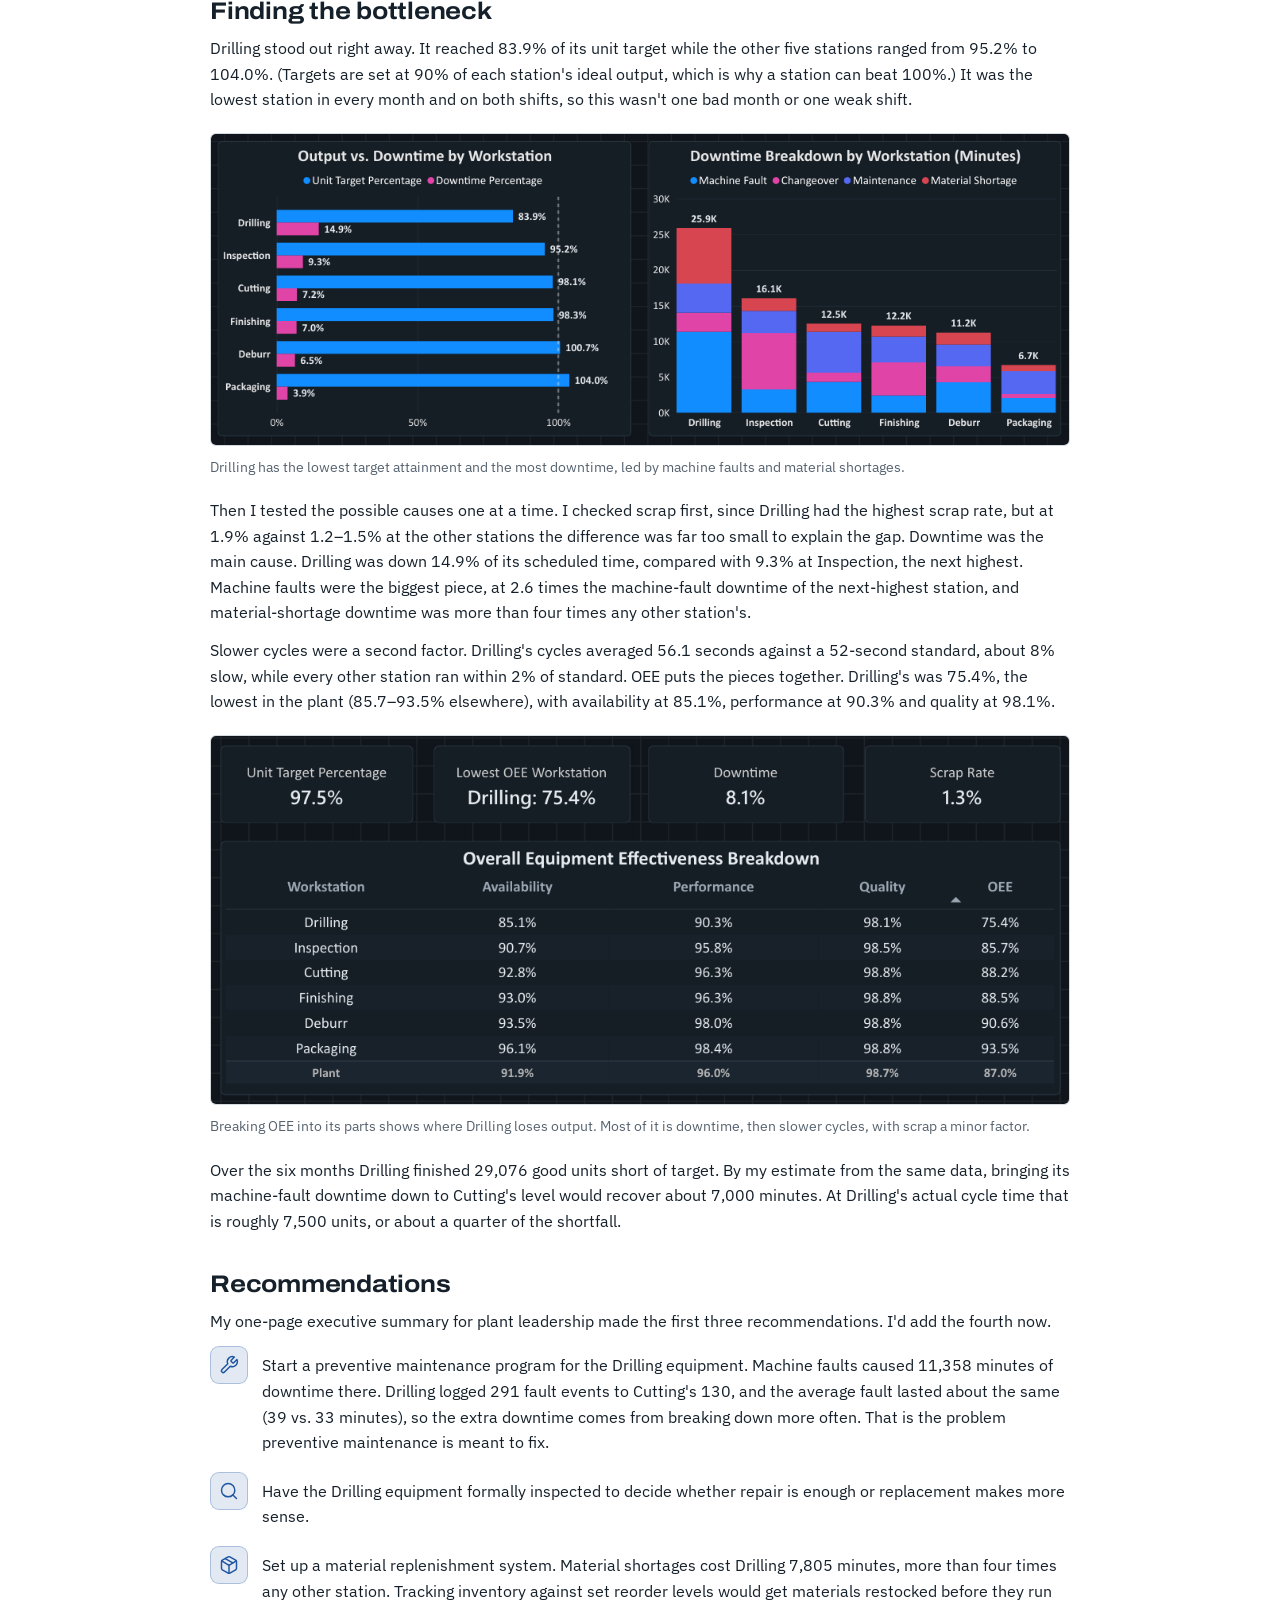
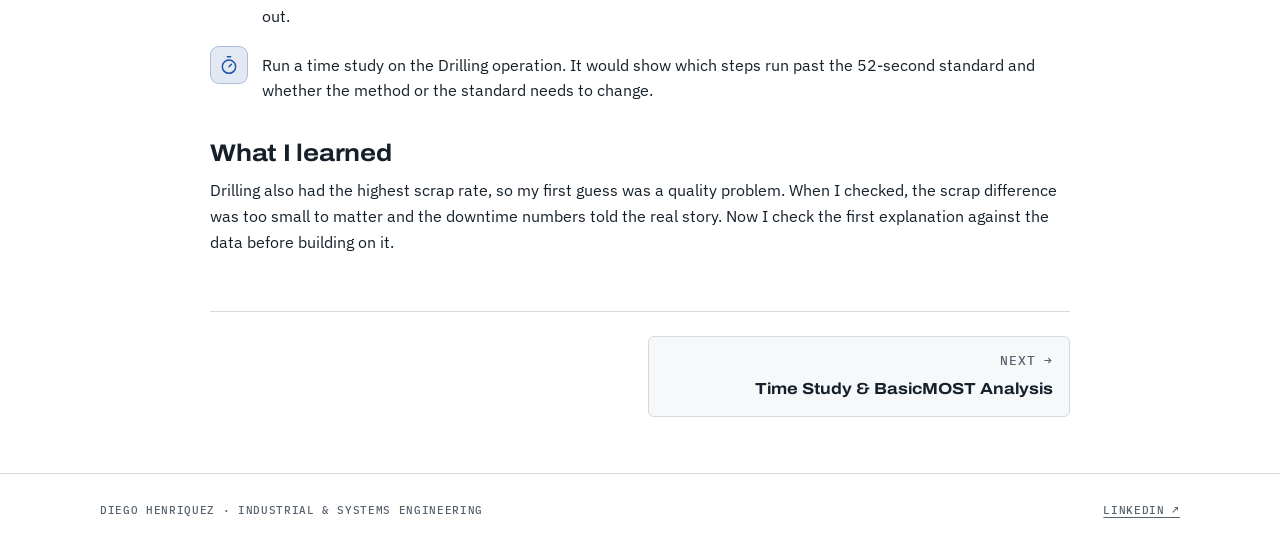
==== commit 210868a4: "Magnolia page: white theme, with light code blocks and before/after tables Co-Authored-By: Claude Op" ====
--- a/projects/bottleneck-analysis/index.html
+++ b/projects/bottleneck-analysis/index.html
@@ -10,7 +10,7 @@
 <link rel="preconnect" href="https://fonts.googleapis.com">
 <link rel="preconnect" href="https://fonts.gstatic.com" crossorigin>
 <link rel="stylesheet" href="https://fonts.googleapis.com/css2?family=Archivo:wdth,wght@100..125,500..800&family=IBM+Plex+Mono:wght@400;500&family=IBM+Plex+Sans:ital,wght@0,400;0,500;0,600;1,400&display=swap">
-<link rel="stylesheet" href="/assets/site.css?v=98a879f2">
+<link rel="stylesheet" href="/assets/site.css?v=46307c40">
 </head>
 <body>
 <header class="site-header">
@@ -25,7 +25,7 @@
   </div>
 </header>
 <main>
-  <article class="case">
+  <article class="case theme-light">
     <div class="wrap">
       <a class="back" href="/#projects">← All projects</a>
 
--- a/assets/site.css
+++ b/assets/site.css
@@ -578,3 +578,9 @@
 
 /* Home intro headshot (replaces the dashed placeholder). */
 .avatar.avatar-photo { display: block; height: auto; object-fit: cover; background: #2b2f33; border: 1px solid var(--line); padding: 0; }
+
+/* White case pages: code blocks and before/after tables get a light surface instead of the dark-page tint. */
+body:has(article.case.theme-light) .dax,
+body:has(article.case.theme-light) .dt { background: #f6f8fa; }
+body:has(article.case.theme-light) .dt-raw td.hl { background: #fbe4ec; }
+body:has(article.case.theme-light) .dt-clean td.hl { background: #dcf1ee; }
